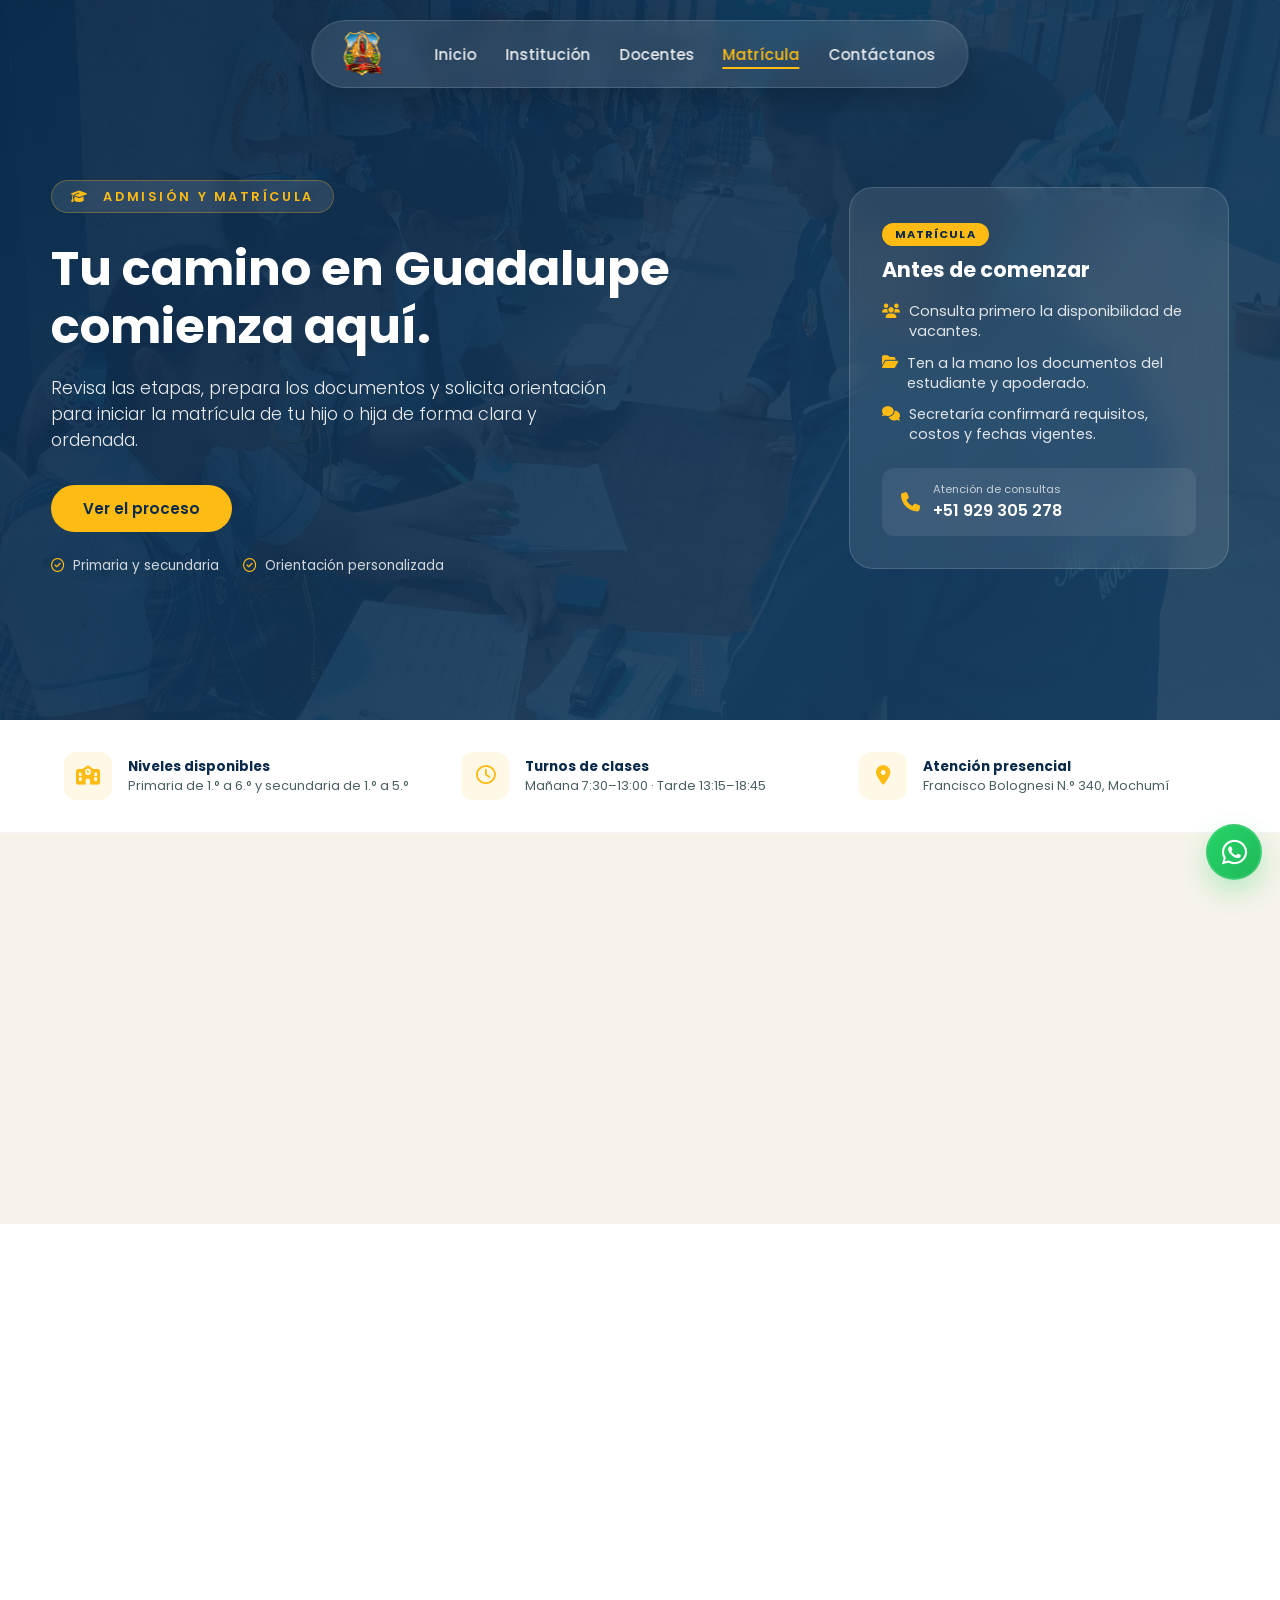
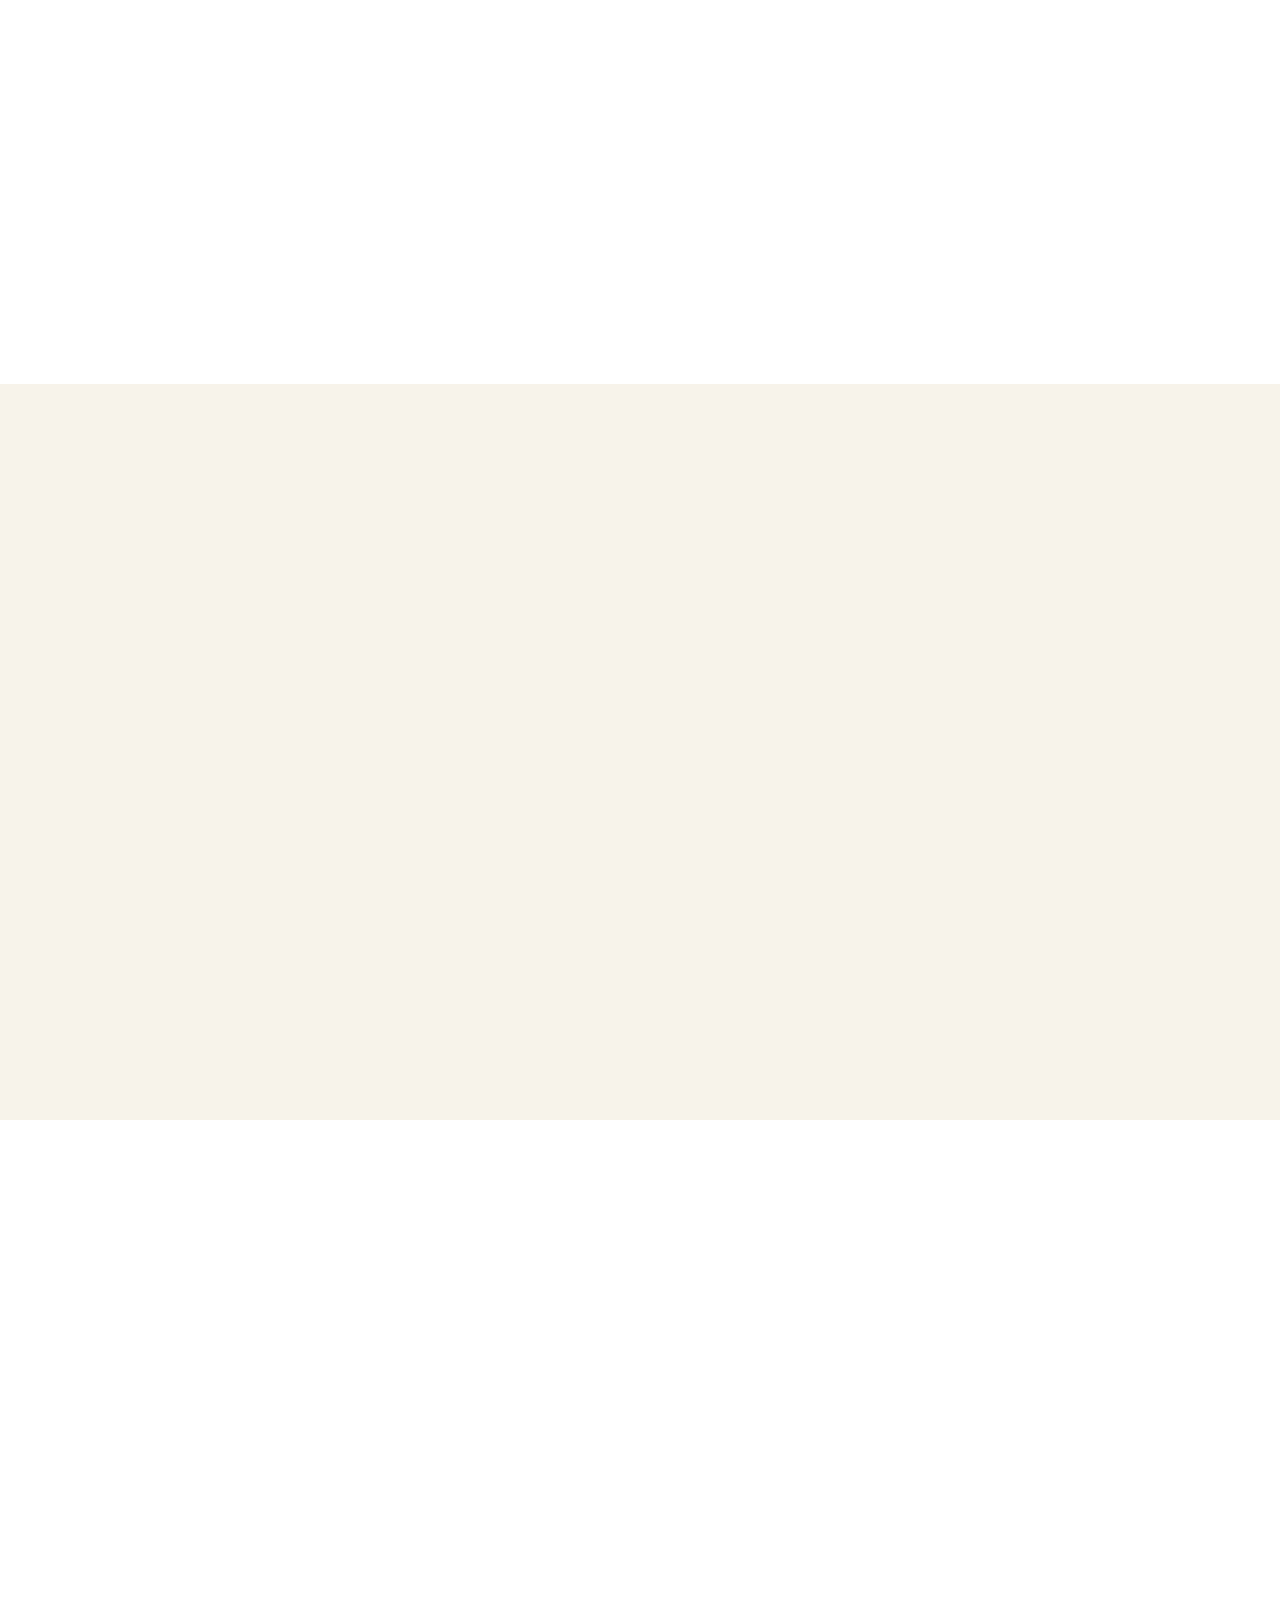
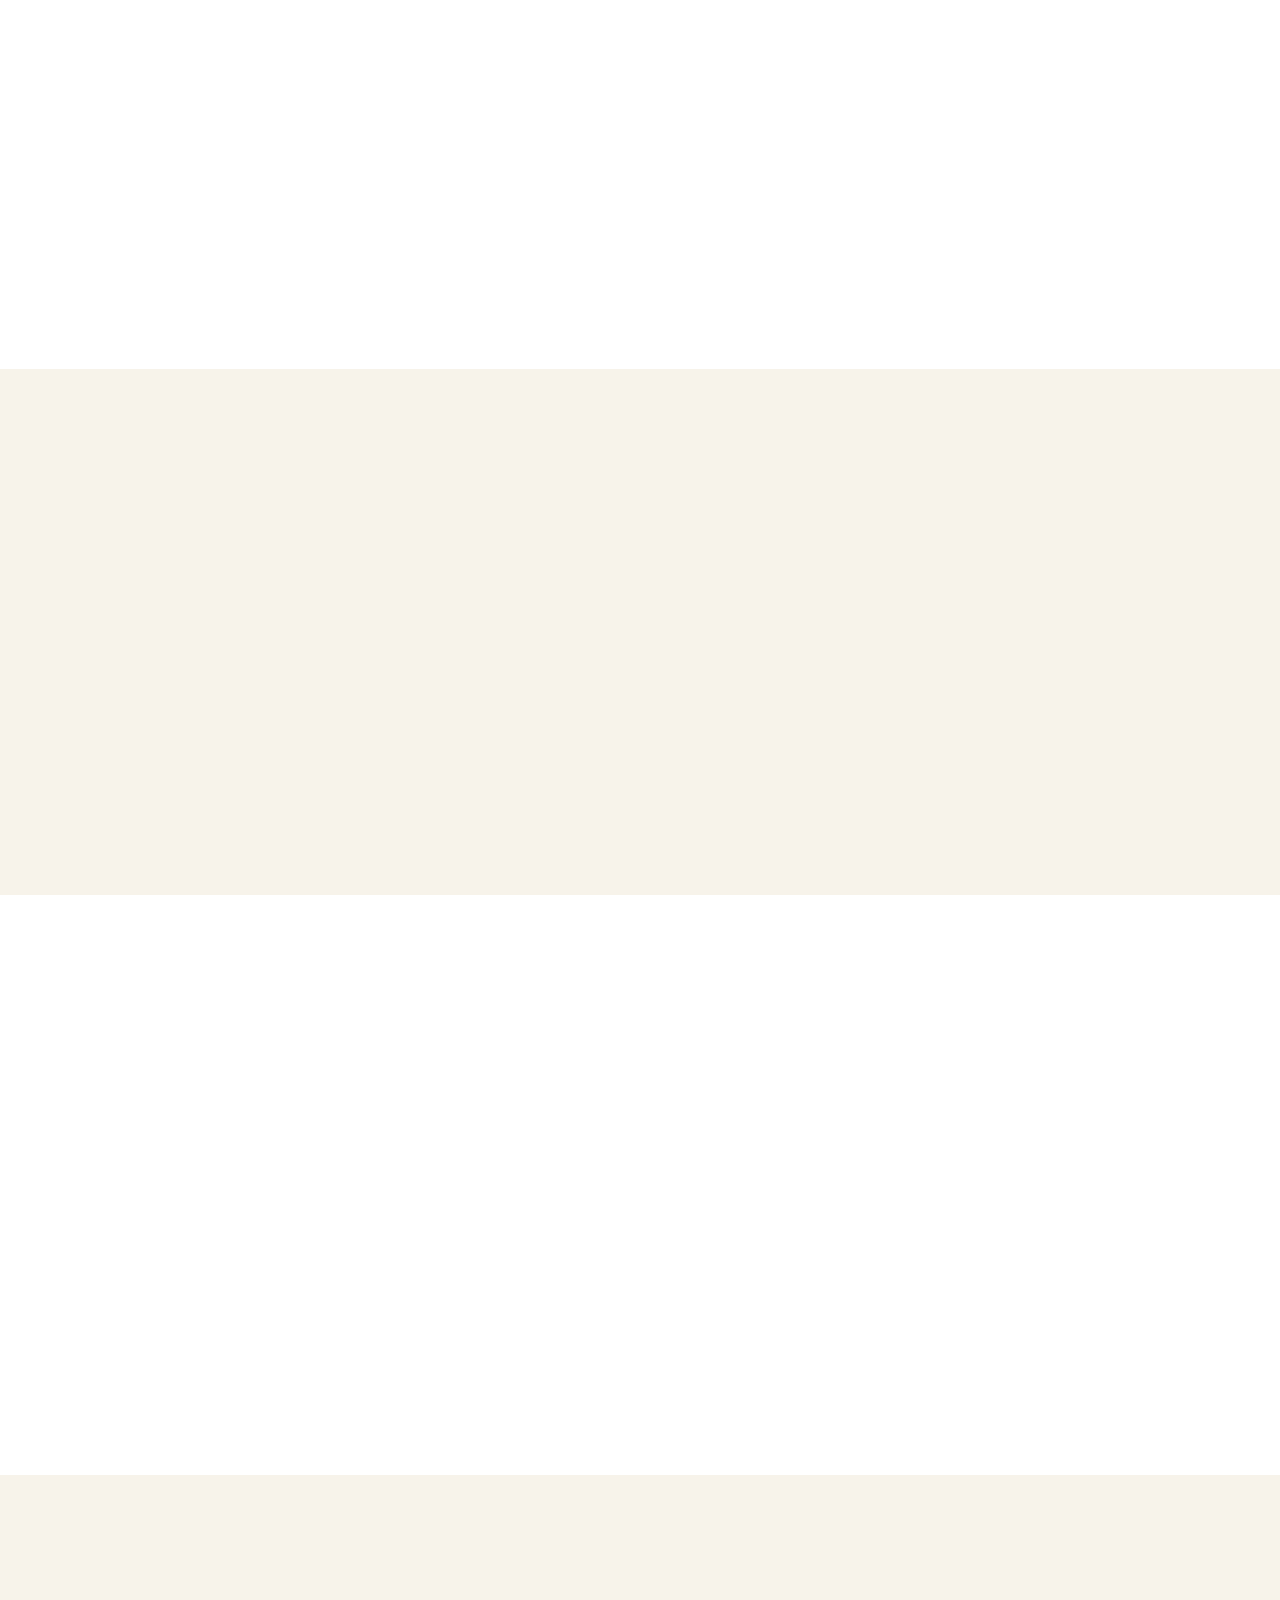
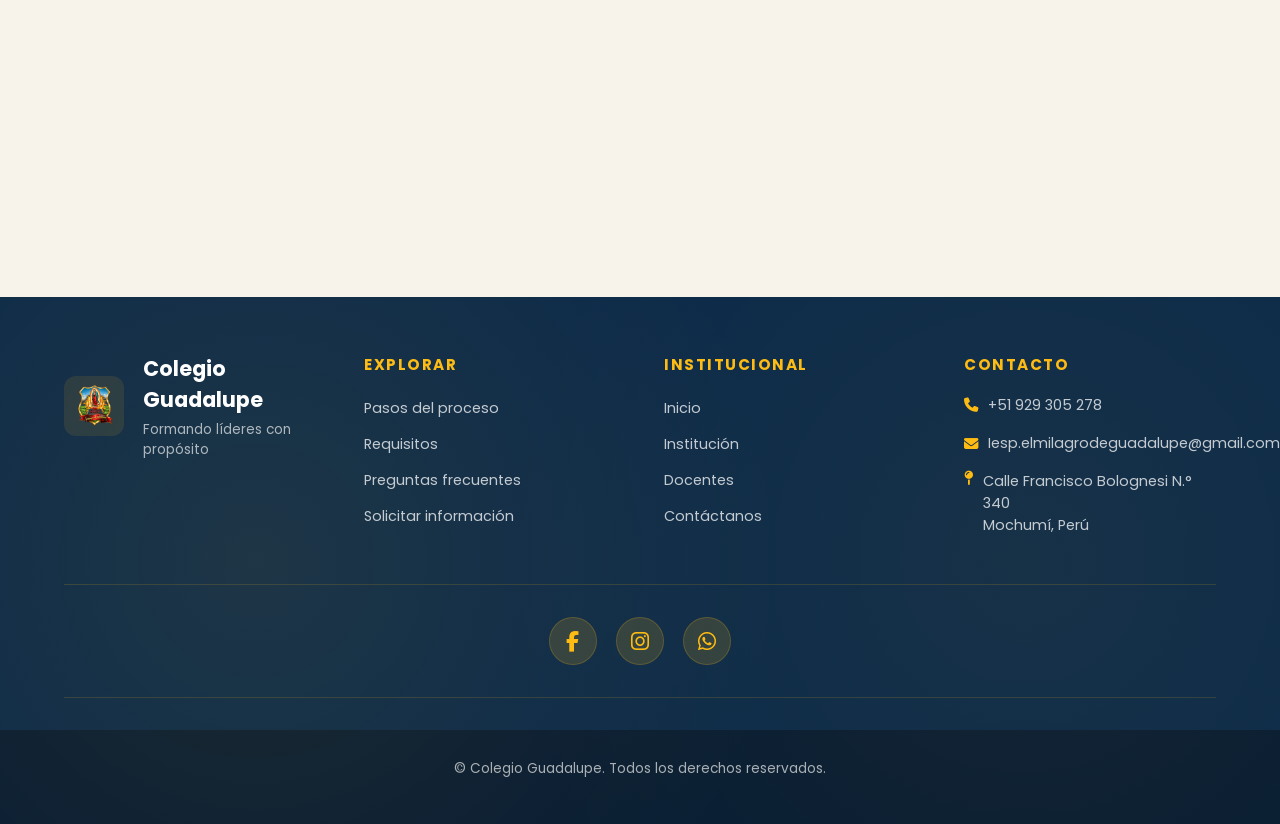
==== PAGINAS/Matricula.html @ be5599ee "Add files via upload" ====
<!DOCTYPE html>

<html lang="es">

<head>
    <meta charset="utf-8" />
    <meta content="width=device-width, initial-scale=1.0" name="viewport" />
    <meta
        content="Conoce el proceso de matrícula del Colegio Guadalupe: etapas, requisitos, preguntas frecuentes y solicitud de información."
        name="description" />
    <title>Proceso de matrícula — Colegio Guadalupe</title>
    <link href="../Estilos_Html/Es_Matricula.css" rel="stylesheet" />
    <link href="https://fonts.googleapis.com" rel="preconnect" />
    <link crossorigin="" href="https://fonts.gstatic.com" rel="preconnect" />
    <link
        href="https://fonts.googleapis.com/css2?family=Poppins:wght@300;400;500;600;700&amp;family=Libre+Baskerville:wght@400;700&amp;display=swap"
        rel="stylesheet" />
    <link crossorigin="anonymous" href="https://cdnjs.cloudflare.com/ajax/libs/font-awesome/6.5.1/css/all.min.css"
        integrity="sha512-DTOQO9RWCH3ppGqcWaEA1BIZOC6xxalwEsw9c2QQeAIftl+Vegovlnee1c9QX4TctnWMn13TZye+giMm8e2LwA=="
        referrerpolicy="no-referrer" rel="stylesheet" />
    <link href="../IMG COLE/logo1.png" rel="icon" type="image/png" />
    <script defer src="../Animaciones/Es_Matricula.js"></script>
</head>

<body>
    <div class="page">
        <header class="enrollment-hero" id="inicio">
            <nav aria-label="Navegación principal" class="top-nav">
                <a aria-label="Ir al inicio" class="brand" href="home.html#inicio">
                    <img alt="Colegio Guadalupe" src="../IMG COLE/logo1.png" />
                    <span class="brand-mobile">Colegio Guadalupe</span>
                </a>
                <button class="hamburger" aria-label="Menú">
                    <span></span>
                    <span></span>
                    <span></span>
                </button>
                <ul class="nav-links">
                    <li><a href="home.html#inicio">Inicio</a></li>
                    <li><a href="Institucion.html">Institución</a></li>
                    <li><a href="docentes.html">Docentes</a></li>
                    <li><a aria-current="page" class="active" href="Matricula.html">Matrícula</a></li>
                    <li><a href="Contactanos.html">Contáctanos</a></li>
                </ul>
            </nav>
            <div class="hero-inner">
                <div class="hero-copy">
                    <p class="eyebrow"><i class="fa-solid fa-graduation-cap"></i> Admisión y matrícula</p>
                    <h1>Tu camino en Guadalupe comienza aquí.</h1>
                    <p class="lead">
                        Revisa las etapas, prepara los documentos y solicita orientación para iniciar
                        la matrícula de tu hijo o hija de forma clara y ordenada.
                    </p>
                    <div class="hero-actions">
                        <a class="btn btn-primary" href="#proceso">Ver el proceso</a>
                    </div>
                    <div aria-label="Información destacada" class="hero-trust">
                        <span><i class="fa-regular fa-circle-check"></i> Primaria y secundaria</span>
                        <span><i class="fa-regular fa-circle-check"></i> Orientación personalizada</span>
                    </div>
                </div>
                <aside aria-label="Resumen del proceso" class="hero-card">
                    <span class="hero-card__tag">Matrícula</span>
                    <h2>Antes de comenzar</h2>
                    <ul>
                        <li><i class="fa-solid fa-users"></i><span>Consulta primero la disponibilidad de
                                vacantes.</span></li>
                        <li><i class="fa-solid fa-folder-open"></i><span>Ten a la mano los documentos del estudiante y
                                apoderado.</span></li>
                        <li><i class="fa-solid fa-comments"></i><span>Secretaría confirmará requisitos, costos y fechas
                                vigentes.</span></li>
                    </ul>
                    <a class="hero-card__contact">
                        <i class="fa-solid fa-phone"></i>
                        <span><small>Atención de consultas</small>+51 929 305 278</span>
                    </a>
                </aside>
            </div>
        </header>
        <main>
            <section aria-label="Datos de atención" class="quick-info">
                <div class="container quick-info__grid">
                    <article><span class="quick-info__icon"><i class="fa-solid fa-school"></i></span>
                        <div><strong>Niveles disponibles</strong><span>Primaria de 1.° a 6.° y secundaria de 1.° a
                                5.°</span></div>
                    </article>
                    <article><span class="quick-info__icon"><i class="fa-regular fa-clock"></i></span>
                        <div><strong>Turnos de clases</strong><span>Mañana 7:30–13:00 · Tarde 13:15–18:45</span></div>
                    </article>
                    <article><span class="quick-info__icon"><i class="fa-solid fa-location-dot"></i></span>
                        <div><strong>Atención presencial</strong><span>Francisco Bolognesi N.° 340, Mochumí</span></div>
                    </article>
                </div>
            </section>
            <section class="section intro-section">
                <div class="container intro-grid">
                    <div class="section-heading section-heading--left reveal">
                        <span class="section-kicker">Información para las familias</span>
                        <h2>Un proceso acompañado de principio a fin</h2>
                        <p>La información de esta página ha sido organizada a partir del Boletín Informativo y la Carta de Compromiso de la institución, con el propósito de brindar información relevante sobre el servicio educativo y la comunidad institucional.</p>
                    </div>
                    <div class="orientation-card reveal">
                        <div class="orientation-card__icon"><i class="fa-solid fa-headset"></i></div>
                        <div>
                            <span>¿Necesitas ayuda?</span>
                            <h3>Recibe orientación de Secretaría</h3>
                            <p>Comunícate antes de presentar documentos para confirmar el grado y la vacante.</p>
                            <div class="orientation-card__actions">
                                <a href="https://wa.me/51929305278?text=Hola%20Colegio%20Guadalupe%2C%20quisiera%20informaci%C3%B3n%20sobre%20el%20proceso%20de%20matr%C3%ADcula."
                                    rel="noopener noreferrer" target="_blank"><i class="fa-brands fa-whatsapp"></i>
                                    Escribir por WhatsApp</a>
                                <a
                                    href= "Contactanos.html"><i
                                        class="fa-regular fa-envelope"></i> Enviar correo</a>
                            </div>
                        </div>
                    </div>
                </div>
            </section>
            <section class="section process-section" id="proceso">
                <div class="container">
                    <div class="section-heading reveal">
                        <span class="section-kicker">Paso a paso</span>
                        <h2>Proceso de matrícula</h2>
                        <p>Sigue estas etapas para completar el ingreso de manera organizada.</p>
                    </div>
                    <div class="process-timeline">
                        <article class="process-step reveal">
                            <div class="step-number">01</div>
                            <div class="step-icon"><i class="fa-solid fa-magnifying-glass"></i></div>
                            <div class="step-content">
                                <span>Primera orientación</span>
                                <h3>Consulta de vacante</h3>
                                <p>Comunícate con la institución e indica nivel, grado y procedencia del estudiante para
                                    verificar la disponibilidad.</p>
                            </div>
                        </article>
                        <article class="process-step reveal">
                            <div class="step-number">02</div>
                            <div class="step-icon"><i class="fa-regular fa-pen-to-square"></i></div>
                            <div class="step-content">
                                <span>Registro inicial</span>
                                <h3>Entrega de requisitos</h3>
                                <p>Presenta los documentos correspondientes a ingresante, traslado, procedencia
                                    extranjera o ratificación.</p>
                            </div>
                        </article>
                        <article class="process-step reveal">
                            <div class="step-number">03</div>
                            <div class="step-icon"><i class="fa-regular fa-folder-open"></i></div>
                            <div class="step-content">
                                <span>Verificación</span>
                                <h3>Entrevista psicológica</h3>
                                <p>Para estudiantes ingresantes y de traslado se programa una entrevista con Psicología.
                                </p>
                            </div>
                        </article>
                        <article class="process-step reveal">
                            <div class="step-number">04</div>
                            <div class="step-icon"><i class="fa-solid fa-people-arrows"></i></div>
                            <div class="step-content">
                                <span>Conocimiento mutuo</span>
                                <h3>Entrevista familiar</h3>
                                <p>La institución comunicará el día y la hora. Participan el postulante y ambos padres
                                    con Coordinación Académica y Psicología.</p>
                            </div>
                        </article>
                        <article class="process-step reveal">
                            <div class="step-number">05</div>
                            <div class="step-icon"><i class="fa-solid fa-file-signature"></i></div>
                            <div class="step-content">
                                <span>Formalización</span>
                                <h3>Validación administrativa</h3>
                                <p>Se verifican los documentos, la ficha de datos, la ausencia de deudas pendientes y
                                    los conceptos del año escolar.</p>
                            </div>
                        </article>
                        <article class="process-step reveal">
                            <div class="step-number">06</div>
                            <div class="step-icon"><i class="fa-solid fa-hands-clapping"></i></div>
                            <div class="step-content">
                                <span>Integración</span>
                                <h3>Formalización de matrícula</h3>
                                <p>Se completan los pagos y la firma de los documentos institucionales, incluido el
                                    compromiso de honor.</p>
                            </div>
                        </article>
                    </div>
                </div>
            </section>
            <section class="section requirements-section" id="requisitos">
                <div class="container">
                    <div class="section-heading reveal">
                        <span class="section-kicker">Documentación</span>
                        <h2>Requisitos de matrícula</h2>
                        <p>Selecciona la situación del estudiante para revisar los requisitos informados.</p>
                    </div>
                    <div class="requirements-shell reveal">
                        <div aria-label="Tipos de matrícula" class="requirements-tabs" role="tablist">
                            <button aria-controls="panel-ingresante" aria-selected="true" class="requirement-tab active"
                                data-target="panel-ingresante" id="tab-ingresante" role="tab" type="button"><i
                                    class="fa-solid fa-user-plus"></i> Ingresante</button>
                            <button aria-controls="panel-traslado" aria-selected="false" class="requirement-tab"
                                data-target="panel-traslado" id="tab-traslado" role="tab" type="button"><i
                                    class="fa-solid fa-right-left"></i> Traslado</button>
                            <button aria-controls="panel-extranjero" aria-selected="false" class="requirement-tab"
                                data-target="panel-extranjero" id="tab-extranjero" role="tab" type="button"><i
                                    class="fa-solid fa-earth-americas"></i> Del extranjero</button>
                            <button aria-controls="panel-ratificacion" aria-selected="false" class="requirement-tab"
                                data-target="panel-ratificacion" id="tab-ratificacion" role="tab" type="button"><i
                                    class="fa-solid fa-user-check"></i> Ratificación</button>
                        </div>
                        <div class="requirements-content">
                            <div aria-labelledby="tab-ingresante" class="requirement-panel active" id="panel-ingresante"
                                role="tabpanel">
                                <div class="requirement-panel__header">
                                    <div><span>Primera matrícula</span>
                                        <h3>Requisitos para estudiantes ingresantes</h3>
                                    </div>
                                </div>
                                <div class="checklist-grid">
                                    <div class="checklist-item"><i
                                            class="fa-regular fa-square-check"></i><span>Entrevista con Psicología,
                                            mediante cita programada.</span></div>
                                    <div class="checklist-item"><i class="fa-regular fa-square-check"></i><span>Copia a
                                            color del DNI del estudiante.</span></div>
                                    <div class="checklist-item"><i class="fa-regular fa-square-check"></i><span>Copia a
                                            color del DNI del padre y de la madre de familia.</span></div>
                                    <div class="checklist-item"><i class="fa-regular fa-square-check"></i><span>Partida
                                            de nacimiento original.</span></div>
                                    <div class="checklist-item"><i class="fa-regular fa-square-check"></i><span>Una mica
                                            tamaño A4.</span></div>
                                </div>
                            </div>
                            <div aria-labelledby="tab-traslado" class="requirement-panel" hidden="" id="panel-traslado"
                                role="tabpanel">
                                <div class="requirement-panel__header">
                                    <div><span>Cambio de institución</span>
                                        <h3>Requisitos para estudiantes de traslado</h3>
                                    </div>
                                </div>
                                <div class="checklist-grid">
                                    <div class="checklist-item"><i
                                            class="fa-regular fa-square-check"></i><span>Entrevista con Psicología,
                                            mediante cita programada.</span></div>
                                    <div class="checklist-item"><i class="fa-regular fa-square-check"></i><span>Copias a
                                            color del DNI del estudiante y de los padres de familia.</span></div>
                                    <div class="checklist-item"><i class="fa-regular fa-square-check"></i><span>Ficha
                                            Única de Matrícula de la institución de procedencia, actualizada en
                                            SIAGIE.</span></div>
                                    <div class="checklist-item"><i
                                            class="fa-regular fa-square-check"></i><span>Constancia de no adeudo, cuando
                                            la institución de procedencia sea privada.</span></div>
                                    <div class="checklist-item"><i
                                            class="fa-regular fa-square-check"></i><span>Constancia de matrícula emitida
                                            por SIAGIE.</span></div>
                                    <div class="checklist-item"><i class="fa-regular fa-square-check"></i><span>Informe
                                            de progreso del estudiante 2025 o boleta de notas.</span></div>
                                    <div class="checklist-item"><i
                                            class="fa-regular fa-square-check"></i><span>Certificados de estudios de los
                                            grados anteriores.</span></div>
                                    <div class="checklist-item"><i
                                            class="fa-regular fa-square-check"></i><span>Certificado de conducta y una
                                            mica tamaño A4.</span></div>
                                </div>
                            </div>
                            <div aria-labelledby="tab-extranjero" class="requirement-panel" hidden=""
                                id="panel-extranjero" role="tabpanel">
                                <div class="requirement-panel__header">
                                    <div><span>Procedencia internacional</span>
                                        <h3>Requisitos para estudiantes provenientes del extranjero</h3>
                                    </div>
                                </div>
                                <div class="checklist-grid">
                                    <div class="checklist-item"><i
                                            class="fa-regular fa-square-check"></i><span>Presentar pasaporte, carné de
                                            extranjería o tarjeta de identidad del cuerpo diplomático.</span></div>
                                    <div class="checklist-item"><i class="fa-regular fa-square-check"></i><span>Una mica
                                            tamaño A4.</span></div>
                                    <div class="checklist-item"><i class="fa-solid fa-circle-info"></i><span>Secretaría
                                            indicará cualquier validación o documento adicional aplicable al grado
                                            solicitado.</span></div>
                                </div>
                            </div>
                            <div aria-labelledby="tab-ratificacion" class="requirement-panel" hidden=""
                                id="panel-ratificacion" role="tabpanel">
                                <div class="requirement-panel__header">
                                    <div><span>Estudiantes antiguos</span>
                                        <h3>Ratificación de matrícula</h3>
                                    </div>
                                </div>
                                <div class="checklist-grid">
                                    <div class="checklist-item"><i class="fa-regular fa-square-check"></i><span>No tener deudas pendientes por concepto de pensiones ni matrícula correspondientes al año escolar vigente.</span></div>
                                    <div class="checklist-item"><i
                                            class="fa-regular fa-square-check"></i><span>Completar de manera veraz la
                                            actualización de datos del estudiante y apoderado.</span></div>
                                    <div class="checklist-item"><i class="fa-regular fa-square-check"></i><span>Los
                                            estudiantes con NEE o NEES deben entregar copia legalizada del informe
                                            psicológico integral actualizado.</span></div>
                                    <div class="checklist-item"><i class="fa-regular fa-square-check"></i><span>Cumplir
                                            los acuerdos y compromisos académicos y de convivencia asumidos con la
                                            institución.</span></div>
                                </div>
                            </div>
                        </div>
                        <div class="special-needs-note">
                            <i class="fa-solid fa-universal-access"></i>
                            <div><strong>Postulantes con Necesidades Educativas Especiales (NEE)</strong>
                                <p>Para discapacidad leve o moderada se solicita certificado de discapacidad actualizado
                                    e informe de aptitud o informe psicológico integral actualizado, emitido por un
                                    centro certificador autorizado.</p>
                            </div>
                        </div>
                        <p class="requirements-note"><i class="fa-solid fa-circle-info"></i> Requisitos tomados del
                            Boletín Informativo. La institución puede precisar documentos adicionales durante la
                            orientación.</p>
                    </div>
                </div>
            </section>
            <section class="section fees-section" id="costos-2026">
                <div class="container">
                    <div class="section-heading reveal">
                        <span class="section-kicker">Condiciones económicas</span>
                        <h2>Matrícula y pensiones</h2>
                        <p>Montos establecidos e informados en los documentos institucionales correspondientes al año escolar vigente.</p>
                    </div>
                    <div class="fees-grid">
                        <article class="fee-card reveal"><span>Primaria</span>
                            <h3>1.° a 6.°</h3>
                            <dl>
                                <div>
                                    <dt>Matrícula</dt>
                                    <dd>S/ 120.00</dd>
                                </div>
                                <div>
                                    <dt>Pensión mensual</dt>
                                    <dd>S/ 160.00</dd>
                                </div>
                                <div>
                                    <dt>Costo del servicio</dt>
                                    <dd>S/ 1,720.00</dd>
                                </div>
                            </dl>
                        </article>
                        <article class="fee-card reveal"><span>Secundaria</span>
                            <h3>1.° a 3.°</h3>
                            <dl>
                                <div>
                                    <dt>Matrícula</dt>
                                    <dd>S/ 120.00</dd>
                                </div>
                                <div>
                                    <dt>Pensión mensual</dt>
                                    <dd>S/ 160.00</dd>
                                </div>
                                <div>
                                    <dt>Costo del servicio</dt>
                                    <dd>S/ 1,720.00</dd>
                                </div>
                            </dl>
                        </article>
                        <article class="fee-card reveal"><span>Secundaria</span>
                            <h3>4.° y 5.°</h3>
                            <dl>
                                <div>
                                    <dt>Matrícula</dt>
                                    <dd>S/ 120.00</dd>
                                </div>
                                <div>
                                    <dt>Pensión mensual</dt>
                                    <dd>S/ 180.00</dd>
                                </div>
                                <div>
                                    <dt>Costo del servicio</dt>
                                    <dd>S/ 1,920.00</dd>
                                </div>
                            </dl>
                        </article>
                    </div>
                    <div class="fees-notes reveal">
                        <p><i class="fa-solid fa-people-roof"></i><span><strong>Apoyo para hermanos:</strong> a las
                                familias que matriculen a más de un hijo se les cobra una sola matrícula.</span></p>
                        <p><i class="fa-solid fa-user-plus"></i><span><strong>Estudiantes nuevos:</strong> la Carta de
                                Compromiso señala una cuota de ingreso de S/ 50.00.</span></p>
                        <p><i class="fa-regular fa-calendar-check"></i><span><strong>Matrícula regular 2026:</strong>
                                del 1 de noviembre de 2025 al 31 de enero de 2026, según el boletín.</span></p>
                    </div>
                    <div class="payment-calendar reveal">
                        <div class="payment-calendar__heading"><span>Cronograma informado</span>
                            <h3>Vencimiento de pensiones</h3>
                        </div>
                        <div class="payment-months">
                            <span><strong>Marzo</strong> 31/03</span>
                            <span><strong>Abril</strong> 30/04</span>
                            <span><strong>Mayo</strong> 31/05</span>
                            <span><strong>Junio</strong> 30/06</span>
                            <span><strong>Julio</strong> 15/07</span>
                            <span><strong>Agosto</strong> 31/08</span>
                            <span><strong>Septiembre</strong> 30/09</span>
                            <span><strong>Octubre</strong> 31/10</span>
                            <span><strong>Noviembre</strong> 30/11</span>
                            <span><strong>Diciembre</strong> 05/12</span>
                        </div>
                    </div>
                </div>
            </section>
            <section class="section official-documents" id="documentos-2026">
                <div class="container">
                    <div class="section-heading reveal">
                        <span class="section-kicker">Documentos institucionales</span>
                        <h2>Información oficial para las familias</h2>
                        <p>Puedes consultar los documentos completos antes de iniciar o ratificar la matrícula.</p>
                    </div>
                    <div class="documents-grid">
                        <article class="document-card reveal">
                            <div class="document-card__icon"><i class="fa-solid fa-file-pdf"></i></div>
                            <div><span>11 páginas</span>
                                <h3>Boletín Informativo</h3>
                                <p>Incluye servicios educativos, costos, cronograma, requisitos de matrícula, horarios,
                                    servicios de apoyo, calendarización y presentación del estudiante.</p>
                                <div class="document-card__actions"><a href="../DOCUMENTOS/Boletin_Informativo_2026.pdf"
                                        rel="noopener" target="_blank"><i class="fa-regular fa-eye"></i> Ver PDF</a><a
                                        download="" href="../DOCUMENTOS/Boletin_Informativo_2026.pdf"><i
                                            class="fa-solid fa-download"></i> Descargar</a></div>
                            </div>
                        </article>
                        <article class="document-card reveal">
                            <div class="document-card__icon"><i class="fa-solid fa-file-signature"></i></div>
                            <div><span>4 páginas</span>
                                <h3>Carta de Compromiso</h3>
                                <p>Detalla compromisos académicos, convivencia, asistencia, presentación personal,
                                    obligaciones económicas y participación de las familias.</p>
                                <div class="document-card__actions"><a href="../DOCUMENTOS/Compromiso_de_Honor_2026.pdf"
                                        rel="noopener" target="_blank"><i class="fa-regular fa-eye"></i> Ver PDF</a><a
                                        download="" href="../DOCUMENTOS/Compromiso_de_Honor_2026.pdf"><i
                                            class="fa-solid fa-download"></i> Descargar</a></div>
                            </div>
                        </article>
                    </div>
                </div>
            </section>
            
            <section class="section important-section">
                <div class="container important-grid">
                    <div class="important-copy reveal">
                        <span class="section-kicker">Antes de matricular</span>
                        <h2>Información importante</h2>
                        <p>Considera estas recomendaciones para evitar observaciones o retrasos.</p>
                    </div>
                    <div class="important-list">
                        <article class="important-item reveal"><span>01</span>
                            <div>
                                <h3>No tener deudas pendientes</h3>
                                <p>Para matricular o ratificar la matrícula es requisito no mantener deudas pendientes
                                    con la institución.</p>
                            </div>
                        </article>
                        <article class="important-item reveal"><span>02</span>
                            <div>
                                <h3>Entrevista familiar</h3>
                                <p>La fecha y hora serán comunicadas por llamada. Participan el postulante y ambos
                                    padres de familia.</p>
                            </div>
                        </article>
                        <article class="important-item reveal"><span>03</span>
                            <div>
                                <h3>Información veraz</h3>
                                <p>La ficha de actualización de datos tiene carácter de declaración jurada y debe
                                    completarse con información correcta.</p>
                            </div>
                        </article>
                        <article class="important-item reveal"><span>04</span>
                            <div>
                                <h3>Documentación NEE o NEES</h3>
                                <p>Presenta los certificados e informes actualizados dentro del plazo de matrícula
                                    señalado por la institución.</p>
                            </div>
                        </article>
                    </div>
                </div>
            </section>
            <section class="section faq-section" id="preguntas">
                <div class="container faq-grid">
                    <div class="section-heading section-heading--left reveal">
                        <span class="section-kicker">Resolvemos tus dudas</span>
                        <h2>Preguntas frecuentes</h2>
                        <p>Estas respuestas te ayudarán a prepararte antes de contactar a Secretaría.</p>
                    </div>
                    <div class="faq-list reveal">
                        <article class="faq-item">
                            <button aria-expanded="false" type="button"><span>¿Cómo sé si existe vacante para el grado
                                    que necesito?</span><i class="fa-solid fa-plus"></i></button>
                            <div class="faq-answer">
                                <p>Comunícate por teléfono, WhatsApp, correo o completa el formulario de esta página
                                    indicando nivel y grado. Secretaría verificará la disponibilidad.</p>
                            </div>
                        </article>
                        <article class="faq-item">
                            <button aria-expanded="false" type="button"><span>¿La solicitud en línea completa la
                                    matrícula?</span><i class="fa-solid fa-plus"></i></button>
                            <div class="faq-answer">
                                <p>No. La solicitud sirve para registrar tu interés. La matrícula queda formalizada
                                    después de validar los documentos, aceptar los compromisos y completar las
                                    indicaciones administrativas.</p>
                            </div>
                        </article>
                        <article class="faq-item">
                            <button aria-expanded="false" type="button"><span>¿Se realiza entrevista o evaluación de
                                    ingreso?</span><i class="fa-solid fa-plus"></i></button>
                            <div class="faq-answer">
                                <p>Sí. Los ingresantes y estudiantes de traslado tienen entrevista con Psicología.
                                    Además, se coordina una entrevista familiar con el postulante y ambos padres.</p>
                            </div>
                        </article>
                        <article class="faq-item">
                            <button aria-expanded="false" type="button"><span>¿Dónde consulto los costos de matrícula y
                                    pensión?</span><i class="fa-solid fa-plus"></i></button>
                            <div class="faq-answer">
                                <p>La matrícula es S/ 120.00. La pensión mensual es S/ 160.00 en primaria y
                                    secundaria de 1.° a 3.°, y S/ 180.00 en secundaria de 4.° y 5.°. Revisa también el
                                    boletín y la carta de compromiso.</p>
                            </div>
                        </article>
                        <article class="faq-item">
                            <button aria-expanded="false" type="button"><span>¿Puedo presentar documentos
                                    después?</span><i class="fa-solid fa-plus"></i></button>
                            <div class="faq-answer">
                                <p>Los documentos y plazos deben coordinarse con Secretaría. Para estudiantes con NEE o
                                    NEES, el informe psicológico actualizado debe entregarse como máximo dentro del
                                    plazo de matrícula regular.</p>
                            </div>
                        </article>
                    </div>
                </div>
            </section>

            
            <footer class="footer">
                <div class="footer-content">
                    <div class="footer-top">
                        <div class="footer-brand-section">
                            <div class="footer-brand">
                                <img src="../IMG COLE/logo1.png" alt="Colegio Guadalupe" />
                                <div>
                                    <h3>Colegio Guadalupe</h3>
                                    <p class="footer-tagline">Formando líderes con propósito</p>
                                </div>
                            </div>
                        </div>
                        <div class="footer-section">
                            <h4>Explorar</h4>
                            <ul class="footer-links">
                                <li><a href="#proceso">Pasos del proceso</a></li>
                                <li><a href="#requisitos">Requisitos</a></li>
                                <li><a href="#preguntas">Preguntas frecuentes</a></li>
                                <li><a href="#solicitud">Solicitar información</a></li>
                            </ul>
                        </div>
                        <div class="footer-section">
                            <h4>Institucional</h4>
                            <ul class="footer-links">
                                <li><a href="home.html">Inicio</a></li>
                                <li><a href="Institucion.html">Institución</a></li>
                                <li><a href="docentes.html">Docentes</a></li>
                                <li><a href="Contactanos.html">Contáctanos</a></li>
                            </ul>
                        </div>
                        <div class="footer-section">
                            <h4>Contacto</h4>
                            <div class="footer-contact">
                                <p><a class="contact-link"><i class="fa-solid fa-phone"></i>+51 929 305 278</a></p>
                                <p><a class="contact-link"><i
                                            class="fa-solid fa-envelope"></i>Iesp.elmilagrodeguadalupe@gmail.com</a></p>
                                <p class="contact-address"><i class="fa-solid fa-map-pin"></i><span>Calle Francisco
                                        Bolognesi N.° 340<br />Mochumí, Perú</span></p>
                            </div>
                        </div>
                    </div>
                    <div class="footer-mid">
                        <div class="footer-social">
                            <a aria-label="Facebook" class="social-icon"
                                href="https://web.facebook.com/pierluggiraul.inonancastillo.7" rel="noopener noreferrer"
                                target="_blank"><i class="fa-brands fa-facebook-f"></i></a>
                            <a aria-label="Instagram" class="social-icon"
                                href="https://www.instagram.com/iep.elmilagrodeguadalupe/" rel="noopener noreferrer"
                                target="_blank"><i class="fa-brands fa-instagram"></i></a>
                            
                            <a aria-label="WhatsApp" class="social-icon" href="https://wa.me/51929305278"
                                rel="noopener noreferrer" target="_blank"><i class="fa-brands fa-whatsapp"></i></a>
                        </div>
                    </div>
                </div>
                <div class="footer-bottom">
                    <p>© Colegio Guadalupe. Todos los derechos reservados.</p>
                </div>
            </footer>
    </div>
    <a aria-label="Consultar matrícula por WhatsApp" class="whatsapp-bubble"
        href="https://wa.me/51929305278?text=Hola%20Colegio%20Guadalupe%2C%20quisiera%20informaci%C3%B3n%20sobre%20el%20proceso%20de%20matr%C3%ADcula."
        rel="noopener noreferrer" target="_blank">
        <i class="fa-brands fa-whatsapp"></i><span>Consultar matrícula</span>
    </a>
</body>

</html>
---- Estilos_Html/Es_Matricula.css ----
/* ===== Es_Matricula.css ===== */
/* Estilos para la página de proceso de matrícula */

:root {
    --blue-dark: #0B2A4A;
    --blue-medium: #1A3F5F;
    --gold-primary: #FDBB13;
    --gold-light: #FFD966;
    --sand: #f7f3ea;
    --text-dark: #10242a;
    --text-muted: #4a5f63;
    --transition: all 0.3s cubic-bezier(0.25, 0.46, 0.45, 0.94);
}

* {
    box-sizing: border-box;
    margin: 0;
    padding: 0;
}

body {
    font-family: "Poppins", "Segoe UI", sans-serif;
    background: linear-gradient(180deg, #ebf3ff 0%, #fefefe 55%, #f7f3ea 100%);
    color: var(--text-dark);
    overflow-x: hidden;
}

.page {
    min-height: 100vh;
    display: flex;
    flex-direction: column;
}

/* ============================================================ */
/* ===== HERO ===== */
/* ============================================================ */

.enrollment-hero {
    position: relative;
    min-height: 80vh;
    padding-top: 100px;
    padding-left: clamp(1.5rem, 4vw, 5rem);
    padding-right: clamp(1.5rem, 4vw, 5rem);
    padding-bottom: 4rem;
    background: linear-gradient(135deg, rgba(11, 42, 74, 0.95) 0%, rgba(26, 63, 95, 0.9) 100%), url('../IMG\ COLE/IMG1.jpg') center/cover no-repeat;
    color: #fff;
    overflow: hidden;
    display: flex;
    align-items: center;
}

/* ============================================================ */
/* ===== NAVEGACIÓN - Misma que home ===== */
/* ============================================================ */

.top-nav {
    position: absolute;
    top: 20px;
    left: 50%;
    transform: translateX(-50%);
    z-index: 1000;
    display: flex;
    align-items: center;
    justify-content: center;
    gap: 3rem;
    background: rgba(255, 255, 255, 0.1);
    backdrop-filter: blur(10px);
    padding: 0.5rem 2rem 0.5rem 1.5rem;
    border-radius: 999px;
    border: 1px solid rgba(255, 255, 255, 0.15);
    box-shadow: 0 10px 30px rgba(0, 0, 0, 0.2);
    transition: var(--transition);
}

.top-nav:hover {
    background: rgba(255, 255, 255, 0.15);
    border-color: rgba(255, 255, 255, 0.25);
}

.brand {
    display: flex;
    align-items: center;
    text-decoration: none;
    color: white;
    font-weight: 600;
    font-size: 1.2rem;
    gap: 0.5rem;
    margin-right: 0;
}

.brand img {
    height: 50px;
    width: auto;
    border-radius: 8px;
    transition: var(--transition);
}

.brand:hover img {
    transform: scale(1.05);
}

.nav-links {
    display: flex;
    list-style: none;
    gap: 1.8rem;
    align-items: center;
    margin: 0;
    padding: 0;
}

.nav-links a {
    text-decoration: none;
    color: rgba(255, 255, 255, 0.9);
    font-weight: 500;
    font-size: 0.95rem;
    padding: 0.3rem 0;
    position: relative;
    transition: var(--transition);
}

.nav-links a::after {
    content: '';
    position: absolute;
    bottom: 0;
    left: 0;
    width: 0;
    height: 2px;
    background: var(--gold-primary);
    transition: width 0.3s ease;
}

.nav-links a:hover {
    color: white;
}

.nav-links a:hover::after {
    width: 100%;
}

.nav-links a.active {
    color: var(--gold-primary);
}

.nav-links a.active::after {
    width: 100%;
    background: var(--gold-primary);
}

/* ============================================================ */
/* ===== HERO INNER ===== */
/* ============================================================ */

.hero-inner {
    display: grid;
    grid-template-columns: 1fr 380px;
    gap: 3rem;
    width: 100%;
    max-width: 1200px;
    margin: 0 auto;
    align-items: center;
    animation: fadeInUp 0.8s ease-out;
}

.hero-copy .eyebrow {
    color: var(--gold-primary);
    text-transform: uppercase;
    letter-spacing: 0.2em;
    font-size: 0.8rem;
    display: inline-block;
    background: rgba(255, 255, 255, 0.1);
    backdrop-filter: blur(5px);
    padding: 0.4rem 1.2rem;
    border-radius: 999px;
    border: 1px solid rgba(253, 187, 19, 0.3);
    margin-bottom: 1.2rem;
    font-weight: 600;
}

.hero-copy .eyebrow i {
    margin-right: 0.5rem;
}

.hero-copy h1 {
    font-size: clamp(2rem, 4vw, 3rem);
    margin: 0.5rem 0 1.2rem;
    color: #fff;
    line-height: 1.2;
}

.hero-copy .lead {
    color: rgba(255, 255, 255, 0.9);
    max-width: 36rem;
    font-size: 1.1rem;
    font-weight: 300;
    margin-bottom: 2rem;
}

.hero-actions {
    display: flex;
    gap: 1rem;
    margin-top: 1.25rem;
    flex-wrap: wrap;
}

.btn {
    border: none;
    padding: 0.75rem 2rem;
    border-radius: 999px;
    font-weight: 600;
    cursor: pointer;
    transition: transform 0.2s ease, box-shadow 0.2s ease;
    font-size: 0.95rem;
    text-decoration: none;
    display: inline-block;
}

.btn-primary {
    background: var(--gold-primary);
    color: var(--blue-dark);
}

.btn-primary:hover {
    background: var(--gold-light);
    transform: translateY(-2px);
}

.btn-secondary {
    background: transparent;
    border: 2px solid rgba(255, 255, 255, 0.5);
    color: #fff;
}

.btn-secondary:hover {
    background: rgba(255, 255, 255, 0.1);
    border-color: var(--gold-primary);
    transform: translateY(-2px);
}

.hero-trust {
    display: flex;
    gap: 1.5rem;
    margin-top: 1.5rem;
    flex-wrap: wrap;
}

.hero-trust span {
    display: flex;
    align-items: center;
    gap: 0.5rem;
    font-size: 0.85rem;
    color: rgba(255, 255, 255, 0.8);
}

.hero-trust span i {
    color: var(--gold-primary);
}

/* ===== Hero Card ===== */

.hero-card {
    background: rgba(255, 255, 255, 0.1);
    backdrop-filter: blur(16px);
    border-radius: 24px;
    padding: 2rem;
    border: 1px solid rgba(255, 255, 255, 0.15);
}

.hero-card__tag {
    display: inline-block;
    background: var(--gold-primary);
    color: var(--blue-dark);
    font-size: 0.7rem;
    font-weight: 700;
    text-transform: uppercase;
    letter-spacing: 0.1em;
    padding: 0.2rem 0.8rem;
    border-radius: 999px;
    margin-bottom: 0.5rem;
}

.hero-card h2 {
    font-size: 1.3rem;
    margin: 0 0 1rem;
    color: #fff;
}

.hero-card ul {
    list-style: none;
    padding: 0;
    margin: 0 0 1.5rem;
    display: flex;
    flex-direction: column;
    gap: 0.7rem;
}

.hero-card ul li {
    display: flex;
    align-items: flex-start;
    gap: 0.6rem;
    font-size: 0.9rem;
    color: rgba(255, 255, 255, 0.85);
    line-height: 1.4;
}

.hero-card ul li i {
    color: var(--gold-primary);
    margin-top: 0.15rem;
    flex-shrink: 0;
}

.hero-card__contact {
    display: flex;
    align-items: center;
    gap: 0.8rem;
    background: rgba(255, 255, 255, 0.08);
    padding: 0.8rem 1.2rem;
    border-radius: 12px;
    text-decoration: none;
    color: #fff;
    transition: var(--transition);
}

.hero-card__contact:hover {
    background: rgba(255, 255, 255, 0.15);
}

.hero-card__contact i {
    color: var(--gold-primary);
    font-size: 1.2rem;
}

.hero-card__contact span {
    display: flex;
    flex-direction: column;
    font-weight: 600;
}

.hero-card__contact small {
    font-weight: 400;
    font-size: 0.7rem;
    opacity: 0.7;
}

/* ============================================================ */
/* ===== QUICK INFO ===== */
/* ============================================================ */

.quick-info {
    padding: 2rem 0;
    background: white;
    border-bottom: 1px solid rgba(11, 42, 74, 0.04);
}

.quick-info__grid {
    display: grid;
    grid-template-columns: repeat(auto-fit, minmax(220px, 1fr));
    gap: 1.5rem 2.5rem;
    max-width: 1200px;
    margin: 0 auto;
}

.quick-info__grid article {
    display: flex;
    align-items: center;
    gap: 1rem;
}

.quick-info__icon {
    width: 48px;
    height: 48px;
    border-radius: 12px;
    background: rgba(253, 187, 19, 0.1);
    display: flex;
    align-items: center;
    justify-content: center;
    color: var(--gold-primary);
    font-size: 1.2rem;
    flex-shrink: 0;
}

.quick-info__grid article div {
    display: flex;
    flex-direction: column;
}

.quick-info__grid article div strong {
    font-size: 0.85rem;
    color: var(--blue-dark);
}

.quick-info__grid article div span {
    font-size: 0.8rem;
    color: var(--text-muted);
}

/* ============================================================ */
/* ===== SECCIONES GENERALES ===== */
/* ============================================================ */

.container {
    max-width: 1200px;
    margin: 0 auto;
    padding: 0 1.5rem;
}

.section {
    padding: 3rem 0;
}

.section-heading {
    text-align: center;
    margin-bottom: 2.5rem;
}

.section-heading--left {
    text-align: left;
}

.section-kicker {
    display: inline-block;
    font-size: 0.75rem;
    text-transform: uppercase;
    letter-spacing: 0.15em;
    color: var(--gold-primary);
    font-weight: 600;
    background: rgba(253, 187, 19, 0.1);
    padding: 0.25rem 1rem;
    border-radius: 999px;
    margin-bottom: 0.5rem;
}

.section-heading h2 {
    color: var(--blue-dark);
    font-weight: 700;
    font-size: clamp(1.6rem, 2.8vw, 2.4rem);
    margin: 0.3rem 0 0.5rem;
}

.section-heading p {
    color: var(--text-muted);
    font-size: 0.95rem;
    max-width: 600px;
    margin: 0 auto;
    line-height: 1.6;
}

.section-heading--left p {
    margin-left: 0;
}

/* ============================================================ */
/* ===== INTRO SECTION ===== */
/* ============================================================ */

.intro-section {
    background: var(--sand);
}

.intro-grid {
    display: grid;
    grid-template-columns: 1fr 1fr;
    gap: 2.5rem;
    max-width: 1100px;
    margin: 0 auto;
    align-items: center;
}

.orientation-card {
    display: flex;
    gap: 1.5rem;
    background: white;
    padding: 2rem;
    border-radius: 20px;
    box-shadow: 0 8px 30px rgba(11, 42, 74, 0.06);
    border: 1px solid rgba(11, 42, 74, 0.04);
}

.orientation-card__icon {
    width: 56px;
    height: 56px;
    border-radius: 16px;
    background: rgba(253, 187, 19, 0.1);
    display: flex;
    align-items: center;
    justify-content: center;
    font-size: 1.5rem;
    color: var(--gold-primary);
    flex-shrink: 0;
}

.orientation-card h3 {
    margin: 0.2rem 0 0.3rem;
    font-size: 1.1rem;
    color: var(--blue-dark);
}

.orientation-card p {
    font-size: 0.9rem;
    color: var(--text-muted);
    margin: 0 0 0.8rem;
}

.orientation-card__actions {
    display: flex;
    gap: 0.8rem;
    flex-wrap: wrap;
}

.orientation-card__actions a {
    display: inline-flex;
    align-items: center;
    gap: 0.5rem;
    font-size: 0.85rem;
    text-decoration: none;
    padding: 0.4rem 1rem;
    border-radius: 999px;
    transition: var(--transition);
}

.orientation-card__actions a:first-child {
    background: #25d366;
    color: #fff;
}

.orientation-card__actions a:first-child:hover {
    background: #1ebe5a;
}

.orientation-card__actions a:last-child {
    background: rgba(11, 42, 74, 0.06);
    color: var(--blue-dark);
}

.orientation-card__actions a:last-child:hover {
    background: rgba(11, 42, 74, 0.12);
}

/* ============================================================ */
/* ===== PROCESS SECTION ===== */
/* ============================================================ */

.process-section {
    background: white;
}

.process-timeline {
    display: grid;
    grid-template-columns: repeat(3, 1fr);
    gap: 1.5rem;
    max-width: 1100px;
    margin: 0 auto;
}

.process-step {
    background: var(--sand);
    border-radius: 16px;
    padding: 1.8rem 1.5rem;
    position: relative;
    border: 1px solid rgba(11, 42, 74, 0.04);
    transition: var(--transition);
}

.process-step:hover {
    transform: translateY(-4px);
    border-color: var(--gold-primary);
}

.step-number {
    position: absolute;
    top: -14px;
    left: 20px;
    background: var(--blue-dark);
    color: white;
    font-size: 0.7rem;
    font-weight: 700;
    padding: 0.15rem 0.8rem;
    border-radius: 999px;
    border: 2px solid var(--gold-primary);
}

.step-icon {
    width: 40px;
    height: 40px;
    border-radius: 10px;
    background: rgba(253, 187, 19, 0.1);
    display: flex;
    align-items: center;
    justify-content: center;
    color: var(--gold-primary);
    font-size: 1.1rem;
    margin-bottom: 0.8rem;
}

.step-content span {
    font-size: 0.7rem;
    text-transform: uppercase;
    letter-spacing: 0.1em;
    color: var(--text-muted);
    font-weight: 600;
}

.step-content h3 {
    font-size: 1.05rem;
    margin: 0.2rem 0 0.3rem;
    color: var(--blue-dark);
}

.step-content p {
    font-size: 0.85rem;
    color: var(--text-muted);
    line-height: 1.6;
    margin: 0;
}

/* ============================================================ */
/* ===== REQUIREMENTS SECTION ===== */
/* ============================================================ */

.requirements-section {
    background: var(--sand);
}

.requirements-shell {
    background: white;
    border-radius: 24px;
    padding: 2rem;
    box-shadow: 0 4px 20px rgba(11, 42, 74, 0.04);
    max-width: 1100px;
    margin: 0 auto;
}

.requirements-tabs {
    display: flex;
    gap: 0.3rem;
    flex-wrap: wrap;
    border-bottom: 2px solid rgba(11, 42, 74, 0.06);
    padding-bottom: 0.5rem;
    margin-bottom: 1.5rem;
}

.requirement-tab {
    background: transparent;
    border: none;
    padding: 0.6rem 1.2rem;
    border-radius: 999px;
    font-size: 0.85rem;
    font-weight: 500;
    color: var(--text-muted);
    cursor: pointer;
    transition: var(--transition);
    display: flex;
    align-items: center;
    gap: 0.5rem;
}

.requirement-tab i {
    font-size: 0.85rem;
}

.requirement-tab:hover {
    background: rgba(11, 42, 74, 0.04);
    color: var(--blue-dark);
}

.requirement-tab.active {
    background: var(--blue-dark);
    color: white;
}
@media (min-width: 769px) {
    .requirements-tabs {
        display: grid;
        grid-template-columns: repeat(4, minmax(0, 1fr));
        gap: 0.75rem;
        width: 100%;
    }

    .requirement-tab {
        width: 100%;
        justify-content: center;
    }
}

.requirement-panel {
    display: none;
}

.requirement-panel.active {
    display: block;
    animation: fadeInUp 0.3s ease;
}

.requirement-panel__header {
    display: flex;
    justify-content: space-between;
    align-items: flex-start;
    flex-wrap: wrap;
    gap: 1rem;
    margin-bottom: 1.2rem;
}

.requirement-panel__header div span {
    font-size: 0.7rem;
    text-transform: uppercase;
    letter-spacing: 0.1em;
    color: var(--text-muted);
    font-weight: 600;
}

.requirement-panel__header div h3 {
    font-size: 1.2rem;
    margin: 0;
    color: var(--blue-dark);
}

.print-button {
    background: transparent;
    border: 1px solid rgba(11, 42, 74, 0.1);
    padding: 0.4rem 1rem;
    border-radius: 999px;
    font-size: 0.8rem;
    color: var(--text-muted);
    cursor: pointer;
    transition: var(--transition);
    display: flex;
    align-items: center;
    gap: 0.5rem;
}

.print-button:hover {
    border-color: var(--gold-primary);
    color: var(--blue-dark);
}

.checklist-grid {
    display: grid;
    grid-template-columns: 1fr 1fr;
    gap: 0.5rem 1.5rem;
}

.checklist-item {
    display: flex;
    align-items: flex-start;
    gap: 0.6rem;
    font-size: 0.9rem;
    color: var(--text-dark);
    line-height: 1.5;
    padding: 0.3rem 0;
}

.checklist-item i {
    color: var(--gold-primary);
    margin-top: 0.15rem;
    flex-shrink: 0;
}

.special-needs-note {
    display: flex;
    gap: 1rem;
    background: rgba(253, 187, 19, 0.04);
    padding: 1rem 1.5rem;
    border-radius: 12px;
    border-left: 4px solid var(--gold-primary);
    margin: 1.5rem 0 0.5rem;
}

.special-needs-note i {
    font-size: 1.3rem;
    color: var(--gold-primary);
    flex-shrink: 0;
}

.special-needs-note strong {
    color: var(--blue-dark);
    font-size: 0.9rem;
}

.special-needs-note p {
    margin: 0.1rem 0 0;
    font-size: 0.85rem;
    color: var(--text-muted);
    line-height: 1.5;
}

.requirements-note {
    margin-top: 1rem;
    font-size: 0.8rem;
    color: var(--text-muted);
    display: flex;
    align-items: center;
    gap: 0.5rem;
}

/* ============================================================ */
/* ===== FEES SECTION ===== */
/* ============================================================ */

.fees-section {
    background: white;
}

.fees-grid {
    display: grid;
    grid-template-columns: repeat(3, 1fr);
    gap: 1.5rem;
    max-width: 1000px;
    margin: 0 auto 2rem;
}

.fee-card {
    background: var(--sand);
    border-radius: 16px;
    padding: 1.8rem 1.5rem;
    text-align: center;
    border: 1px solid rgba(11, 42, 74, 0.04);
    transition: all 0.4s cubic-bezier(0.25, 0.46, 0.45, 0.94);
    cursor: default;
}

.fee-card span {
    font-size: 0.7rem;
    text-transform: uppercase;
    letter-spacing: 0.1em;
    color: var(--text-muted);
    font-weight: 600;
    transition: color 0.4s ease;
}

.fee-card h3 {
    font-size: 1.2rem;
    margin: 0.2rem 0 0.8rem;
    color: var(--blue-dark);
    transition: color 0.4s ease;
}

.fee-card dl {
    display: flex;
    flex-direction: column;
    gap: 0.3rem;
}

.fee-card dl div {
    display: flex;
    justify-content: space-between;
    font-size: 0.9rem;
    padding: 0.2rem 0;
    border-bottom: 1px dashed rgba(11, 42, 74, 0.04);
    transition: border-color 0.4s ease;
}

.fee-card dl dt {
    color: var(--text-muted);
    font-weight: 400;
    transition: color 0.4s ease;
}

.fee-card dl dd {
    font-weight: 600;
    color: var(--blue-dark);
    transition: color 0.4s ease;
}

/* ===== HOVER: todos se vuelven azul oscuro con texto dorado ===== */
.fee-card:hover {
    background: var(--blue-dark) !important;
    border-color: var(--gold-primary) !important;
    transform: translateY(-6px) !important;
    box-shadow: 0 12px 30px rgba(11, 42, 74, 0.2) !important;
}

.fee-card:hover span {
    color: rgba(255, 255, 255, 0.6) !important;
}

.fee-card:hover h3 {
    color: #fff !important;
}

.fee-card:hover dl dt {
    color: rgba(255, 255, 255, 0.6) !important;
}

.fee-card:hover dl dd {
    color: var(--gold-primary) !important;
}

.fee-card:hover dl div {
    border-bottom-color: rgba(255, 255, 255, 0.06) !important;
}

.fees-notes {
    max-width: 800px;
    margin: 0 auto 2rem;
    display: flex;
    flex-direction: column;
    gap: 0.6rem;
}

.fees-notes p {
    display: flex;
    align-items: flex-start;
    gap: 0.8rem;
    font-size: 0.9rem;
    color: var(--text-muted);
    line-height: 1.5;
}

.fees-notes p i {
    color: var(--gold-primary);
    margin-top: 0.15rem;
    flex-shrink: 0;
}

.fees-notes p strong {
    color: var(--blue-dark);
}

/* ============================================================ */
/* ===== PAYMENT CALENDAR - 5 COLUMNAS ===== */
/* ============================================================ */

.payment-calendar {
    max-width: 800px;
    margin: 0 auto;
    background: var(--sand);
    border-radius: 16px;
    padding: 1.5rem 2rem;
}

.payment-calendar__heading {
    display: flex;
    align-items: baseline;
    gap: 1rem;
    flex-wrap: wrap;
    margin-bottom: 1rem;
}

.payment-calendar__heading span {
    font-size: 0.7rem;
    text-transform: uppercase;
    letter-spacing: 0.1em;
    color: var(--text-muted);
    font-weight: 600;
}

.payment-calendar__heading h3 {
    font-size: 1.1rem;
    color: var(--blue-dark);
    margin: 0;
}

.payment-months {
    display: grid;
    grid-template-columns: repeat(5, 1fr);
    gap: 0.6rem 0.8rem;
}

.payment-months span {
    font-size: 0.85rem;
    color: var(--text-dark);
    padding: 0.4rem 0.5rem;
    background: white;
    border-radius: 6px;
    border: 1px solid rgba(11, 42, 74, 0.04);
    text-align: center;
    transition: all 0.3s ease;
}

.payment-months span:hover {
    border-color: var(--gold-primary);
    background: rgba(253, 187, 19, 0.05);
}

.payment-months span strong {
    color: var(--blue-dark);
    margin-right: 0.3rem;
}

/* ============================================================ */
/* ===== DOCUMENTS SECTION ===== */
/* ============================================================ */

.official-documents {
    background: var(--sand);
}

.documents-grid {
    display: grid;
    grid-template-columns: 1fr 1fr;
    gap: 2rem;
    max-width: 1000px;
    margin: 0 auto;
}

.document-card {
    display: flex;
    gap: 1.5rem;
    background: white;
    padding: 1.8rem;
    border-radius: 16px;
    border: 1px solid rgba(11, 42, 74, 0.04);
    transition: var(--transition);
}

.document-card:hover {
    transform: translateY(-4px);
    border-color: var(--gold-primary);
}

.document-card__icon {
    width: 52px;
    height: 52px;
    border-radius: 12px;
    background: rgba(253, 187, 19, 0.1);
    display: flex;
    align-items: center;
    justify-content: center;
    font-size: 1.5rem;
    color: var(--gold-primary);
    flex-shrink: 0;
}

.document-card div span {
    font-size: 0.7rem;
    text-transform: uppercase;
    letter-spacing: 0.1em;
    color: var(--text-muted);
    font-weight: 600;
}

.document-card div h3 {
    font-size: 1.05rem;
    margin: 0.1rem 0 0.3rem;
    color: var(--blue-dark);
}

.document-card div p {
    font-size: 0.85rem;
    color: var(--text-muted);
    line-height: 1.5;
    margin: 0 0 0.8rem;
}

.document-card__actions {
    display: flex;
    gap: 0.8rem;
}

.document-card__actions a {
    display: inline-flex;
    align-items: center;
    gap: 0.4rem;
    font-size: 0.8rem;
    text-decoration: none;
    padding: 0.3rem 0.8rem;
    border-radius: 999px;
    transition: var(--transition);
}

.document-card__actions a:first-child {
    background: rgba(11, 42, 74, 0.04);
    color: var(--blue-dark);
}

.document-card__actions a:first-child:hover {
    background: rgba(11, 42, 74, 0.1);
}

.document-card__actions a:last-child {
    background: var(--gold-primary);
    color: var(--blue-dark);
}

.document-card__actions a:last-child:hover {
    background: var(--gold-light);
}

/* ============================================================ */
/* ===== IMPORTANT SECTION ===== */
/* ============================================================ */

.important-section {
    background: white;
}

.important-grid {
    display: grid;
    grid-template-columns: 1fr 1fr;
    gap: 2.5rem;
    max-width: 1100px;
    margin: 0 auto;
    align-items: start;
}

.important-list {
    display: flex;
    flex-direction: column;
    gap: 1rem;
}

.important-item {
    display: flex;
    gap: 1rem;
    background: var(--sand);
    padding: 1.2rem 1.5rem;
    border-radius: 12px;
    transition: var(--transition);
    border-left: 3px solid transparent;
}

.important-item:hover {
    border-left-color: var(--gold-primary);
}

.important-item span {
    font-size: 1.2rem;
    font-weight: 700;
    color: var(--gold-primary);
    opacity: 0.5;
    line-height: 1;
    min-width: 2rem;
}

.important-item h3 {
    font-size: 0.95rem;
    margin: 0 0 0.1rem;
    color: var(--blue-dark);
}

.important-item p {
    font-size: 0.85rem;
    color: var(--text-muted);
    line-height: 1.5;
    margin: 0;
}

/* ============================================================ */
/* ===== FAQ SECTION ===== */
/* ============================================================ */

.faq-section {
    background: var(--sand);
}

.faq-grid {
    display: grid;
    grid-template-columns: 1fr 1fr;
    gap: 2.5rem;
    max-width: 1100px;
    margin: 0 auto;
    align-items: start;
}

.faq-list {
    display: flex;
    flex-direction: column;
    gap: 0.8rem;
}

.faq-item {
    background: white;
    border-radius: 12px;
    overflow: hidden;
    border: 1px solid rgba(11, 42, 74, 0.04);
}

.faq-item button {
    width: 100%;
    display: flex;
    justify-content: space-between;
    align-items: center;
    gap: 1rem;
    padding: 1rem 1.2rem;
    background: transparent;
    border: none;
    cursor: pointer;
    font-size: 0.9rem;
    font-weight: 500;
    color: var(--blue-dark);
    text-align: left;
    transition: var(--transition);
    font-family: inherit;
}

.faq-item button:hover {
    background: rgba(253, 187, 19, 0.04);
}

.faq-item button i {
    color: var(--gold-primary);
    transition: transform 0.3s ease;
    flex-shrink: 0;
}

.faq-item.open button i {
    transform: rotate(45deg);
}

.faq-answer {
    max-height: 0;
    overflow: hidden;
    transition: max-height 0.4s cubic-bezier(0.25, 1, 0.5, 1), padding 0.3s ease;
}

.faq-item.open .faq-answer {
    max-height: 200px;
    padding: 0 1.2rem 1.2rem;
}

.faq-answer p {
    margin: 0;
    font-size: 0.85rem;
    color: var(--text-muted);
    line-height: 1.6;
}

/* ============================================================ */
/* ===== FOOTER - Misma que home ===== */
/* ============================================================ */

.footer {
    margin-top: auto;
    background: var(--blue-dark);
    color: #f1f5ff;
    position: relative;
    overflow: hidden;
}

.footer::before {
    content: '';
    position: absolute;
    inset: 0;
    background: radial-gradient(circle at 20% 50%, rgba(253, 187, 19, 0.08) 0%, transparent 50%), radial-gradient(circle at 80% 50%, rgba(253, 187, 19, 0.05) 0%, transparent 50%);
    pointer-events: none;
}

.footer-content {
    position: relative;
    z-index: 1;
    padding: 3.5rem clamp(1.5rem, 5vw, 4rem) 2rem;
}

.footer-top {
    display: grid;
    grid-template-columns: repeat(auto-fit, minmax(240px, 1fr));
    gap: 2.5rem 3rem;
    margin-bottom: 3rem;
    max-width: 1400px;
    margin-left: auto;
    margin-right: auto;
}

.footer-brand {
    display: flex;
    gap: 1.2rem;
    align-items: center;
}

.footer-brand img {
    width: 60px;
    height: 60px;
    border-radius: 12px;
    background: rgba(253, 187, 19, 0.1);
    padding: 0.5rem;
    transition: all 0.3s ease;
}

.footer-brand:hover img {
    transform: scale(1.1);
    background: rgba(253, 187, 19, 0.2);
}

.footer-brand h3 {
    margin: 0;
    font-size: 1.3rem;
    color: #ffffff;
    font-weight: 700;
}

.footer-tagline {
    margin: 0.3rem 0 0;
    color: rgba(255, 255, 255, 0.65);
    font-size: 0.85rem;
}

.footer-section h4 {
    margin: 0 0 1.2rem;
    font-size: 0.95rem;
    font-weight: 700;
    color: var(--gold-primary);
    text-transform: uppercase;
    letter-spacing: 0.1em;
}

.footer-links {
    list-style: none;
    padding: 0;
    margin: 0;
    display: flex;
    flex-direction: column;
    gap: 0.7rem;
}

.footer-links a {
    color: rgba(255, 255, 255, 0.75);
    text-decoration: none;
    font-size: 0.9rem;
    transition: all 0.3s ease;
    position: relative;
}

.footer-links a::before {
    content: '';
    width: 0;
    height: 2px;
    background: var(--gold-primary);
    position: absolute;
    bottom: -2px;
    left: 0;
    transition: width 0.3s ease;
}

.footer-links a:hover {
    color: #ffffff;
}

.footer-links a:hover::before {
    width: 100%;
}

.footer-contact {
    display: flex;
    flex-direction: column;
    gap: 1rem;
}

.footer-contact p {
    margin: 0;
    font-size: 0.9rem;
    color: rgba(255, 255, 255, 0.75);
    line-height: 1.5;
}

.contact-link {
    color: rgba(255, 255, 255, 0.75);
    text-decoration: none;
    transition: all 0.3s ease;
    display: inline-flex;
    align-items: center;
    gap: 0.6rem;
}

.contact-link i {
    color: var(--gold-primary);
}

.contact-link:hover {
    color: #ffffff;
}

.contact-address {
    display: flex;
    gap: 0.6rem;
    line-height: 1.6;
}

.contact-address i {
    color: var(--gold-primary);
}

.footer-mid {
    border-top: 1px solid rgba(253, 187, 19, 0.15);
    border-bottom: 1px solid rgba(253, 187, 19, 0.15);
    padding: 2rem 0;
    margin: 0 auto;
    max-width: 1400px;
}

.footer-social {
    display: flex;
    justify-content: center;
    gap: 1.2rem;
    flex-wrap: wrap;
}

.social-icon {
    width: 48px;
    height: 48px;
    display: inline-flex;
    align-items: center;
    justify-content: center;
    border-radius: 50%;
    background: rgba(253, 187, 19, 0.15);
    color: var(--gold-primary);
    text-decoration: none;
    transition: all 0.3s cubic-bezier(0.23, 1, 0.32, 1);
    border: 1px solid rgba(253, 187, 19, 0.2);
}

.social-icon i {
    font-size: 1.3rem;
}

.social-icon:hover {
    background: rgba(253, 187, 19, 0.3);
    color: #ffffff;
    transform: translateY(-4px);
    border-color: var(--gold-primary);
    box-shadow: 0 8px 20px rgba(253, 187, 19, 0.25);
}

.footer-bottom {
    background: rgba(0, 0, 0, 0.3);
    padding: 1.8rem clamp(1.5rem, 5vw, 4rem);
    text-align: center;
}

.footer-bottom p {
    margin: 0 0 1rem;
    color: rgba(255, 255, 255, 0.65);
    font-size: 0.85rem;
}

.footer-links-bottom {
    display: flex;
    justify-content: center;
    gap: 2rem;
    flex-wrap: wrap;
}

.footer-links-bottom a {
    color: rgba(255, 255, 255, 0.65);
    text-decoration: none;
    font-size: 0.85rem;
    transition: color 0.3s ease;
    position: relative;
}

.footer-links-bottom a::after {
    content: '';
    position: absolute;
    bottom: -2px;
    left: 0;
    width: 0;
    height: 1px;
    background: var(--gold-primary);
    transition: width 0.3s ease;
}

.footer-links-bottom a:hover {
    color: #ffffff;
}

.footer-links-bottom a:hover::after {
    width: 100%;
}

/* ============================================================ */
/* ===== WHATSAPP BUBBLE ===== */
/* ============================================================ */

.whatsapp-bubble {
    position: fixed;
    bottom: 20px;
    right: 18px;
    width: 56px;
    height: 56px;
    display: flex;
    align-items: center;
    justify-content: center;
    border-radius: 50%;
    background: linear-gradient(135deg, #25d366 0%, #20ba5a 100%);
    color: #fff;
    text-decoration: none;
    box-shadow: 0 12px 28px rgba(37, 211, 102, 0.3);
    transition: all 0.3s cubic-bezier(0.23, 1, 0.32, 1);
    z-index: 900;
    border: 2px solid rgba(255, 255, 255, 0.1);
}

.whatsapp-bubble i {
    font-size: 1.8rem;
}

.whatsapp-bubble span {
    display: none;
}

.whatsapp-bubble:hover {
    transform: translateY(-4px) scale(1.1);
    box-shadow: 0 16px 40px rgba(37, 211, 102, 0.4);
}

/* ============================================================ */
/* ===== ANIMACIONES ===== */
/* ============================================================ */

@keyframes fadeInUp {
    from {
        opacity: 0;
        transform: translateY(20px);
    }
    to {
        opacity: 1;
        transform: translateY(0);
    }
}

@keyframes fadeInDown {
    from {
        opacity: 0;
        transform: translateY(-10px);
    }
    to {
        opacity: 1;
        transform: translateY(0);
    }
}

html {
    scroll-behavior: smooth;
}

/* ============================================================ */
/* ===== REVEAL SCROLL ===== */
/* ============================================================ */

.reveal {
    opacity: 0;
    transform: translateY(30px);
    transition: opacity 0.7s cubic-bezier(0.25, 1, 0.3, 1),
                transform 0.7s cubic-bezier(0.25, 1, 0.3, 1);
}

.reveal.visible {
    opacity: 1;
    transform: translateY(0);
}

/* Retrasos escalonados */
.process-step:nth-child(1) { transition-delay: 0.05s; }
.process-step:nth-child(2) { transition-delay: 0.10s; }
.process-step:nth-child(3) { transition-delay: 0.15s; }
.process-step:nth-child(4) { transition-delay: 0.20s; }
.process-step:nth-child(5) { transition-delay: 0.25s; }
.process-step:nth-child(6) { transition-delay: 0.30s; }

.fee-card:nth-child(1) { transition-delay: 0.05s; }
.fee-card:nth-child(2) { transition-delay: 0.15s; }
.fee-card:nth-child(3) { transition-delay: 0.25s; }

.document-card:nth-child(1) { transition-delay: 0.05s; }
.document-card:nth-child(2) { transition-delay: 0.15s; }

.important-item:nth-child(1) { transition-delay: 0.05s; }
.important-item:nth-child(2) { transition-delay: 0.15s; }
.important-item:nth-child(3) { transition-delay: 0.25s; }
.important-item:nth-child(4) { transition-delay: 0.35s; }

.faq-item:nth-child(1) { transition-delay: 0.05s; }
.faq-item:nth-child(2) { transition-delay: 0.15s; }
.faq-item:nth-child(3) { transition-delay: 0.25s; }
.faq-item:nth-child(4) { transition-delay: 0.35s; }
.faq-item:nth-child(5) { transition-delay: 0.45s; }

/* ============================================================ */
/* ===== MENÚ HAMBURGUESA (Misma que home) ===== */
/* ============================================================ */

.hamburger,
.brand-mobile {
    display: none !important;
}

@media (max-width: 768px) {
    /* Mostrar el nombre en móvil */
    .brand-mobile {
        display: inline-block !important;
        font-size: 0.85rem;
        font-weight: 600;
        color: #ffffff;
        letter-spacing: 0.05em;
    }

    /* Botón hamburguesa animado */
    .hamburger { 
        display: flex !important; 
        flex-direction: column;
        justify-content: space-between;
        width: 30px;
        height: 21px;
        background: transparent;
        border: none;
        cursor: pointer;
        padding: 0;
        z-index: 1001;
    }

    .hamburger span {
        display: block;
        width: 100%;
        height: 3px;
        background-color: #ffffff;
        border-radius: 3px;
        transition: transform 0.4s cubic-bezier(0.16, 1, 0.3, 1), 
                    opacity 0.3s ease;
        transform-origin: center;
    }

    .hamburger.active span:nth-child(1) {
        transform: translateY(9px) rotate(45deg);
    }

    .hamburger.active span:nth-child(2) {
        opacity: 0;
        transform: scaleX(0);
    }

    .hamburger.active span:nth-child(3) {
        transform: translateY(-9px) rotate(-45deg);
    }

    /* Quitar fondo de la barra superior en móvil */
    .top-nav,
    .top-nav:hover {
        background: none !important;
        background-color: transparent !important;
        backdrop-filter: none !important;
        -webkit-backdrop-filter: none !important;
        border: none !important;
        box-shadow: none !important;
        flex-wrap: wrap;
        justify-content: space-between;
        align-items: center;
        padding: 0.4rem 1rem;
        border-radius: 0;
        top: 12px;
        width: 100%;
        position: absolute;
        left: 50%;
        transform: translateX(-50%);
    }

    /* Menú desplegable con animación suave */
    .nav-links {
        display: flex !important;
        flex-direction: column;
        width: 100%;
        background: rgba(11, 42, 74, 0.96) !important;
        backdrop-filter: blur(12px);
        -webkit-backdrop-filter: blur(12px);
        padding: 0;
        max-height: 0;
        opacity: 0;
        overflow: hidden;
        border-radius: 16px;
        margin-top: 0.8rem;
        gap: 0.2rem;
        border: 1px solid rgba(255, 255, 255, 0.08) !important;
        box-shadow: 0 12px 30px rgba(0, 0, 0, 0.35);
        
        transition: max-height 0.45s cubic-bezier(0.25, 1, 0.5, 1),
                    opacity 0.35s ease,
                    padding 0.45s ease;
    }

    .nav-links.open {
        max-height: 380px;
        opacity: 1;
        padding: 1rem 0;
    }

    .nav-links a {
        padding: 0.5rem 1rem;
        font-size: 0.8rem;
        text-align: center;
        width: 100%;
        color: rgba(255, 255, 255, 0.9) !important;
        transition: background 0.3s ease, color 0.3s ease;
    }

    .nav-links a:hover {
        background: rgba(253, 187, 19, 0.15);
        color: #fdbb13 !important;
    }

    /* Centrar contenido del hero en móvil */
    .hero-inner {
        grid-template-columns: 1fr;
        gap: 2rem;
        text-align: center;
    }
    
    .hero-copy .eyebrow,
    .hero-copy h1,
    .hero-copy .lead {
        text-align: center !important;
        margin-left: auto !important;
        margin-right: auto !important;
    }
    
    .hero-copy .hero-actions {
        justify-content: center !important;
    }
    
    .hero-trust {
        justify-content: center;
    }
    
    .hero-card {
        max-width: 400px;
        margin: 0 auto;
        width: 100%;
    }
}

/* ============================================================ */
/* ===== RESPONSIVE ADICIONAL ===== */
/* ============================================================ */

@media (max-width: 968px) {
    .top-nav {
        gap: 1rem;
        padding: 0.4rem 1.2rem;
        width: 95%;
    }

    .nav-links {
        gap: 1rem;
    }
    .nav-links a {
        font-size: 0.8rem;
    }

    .intro-grid {
        grid-template-columns: 1fr;
        gap: 2rem;
    }
    
    .faq-grid {
        grid-template-columns: 1fr;
        gap: 2rem;
    }
    
    .important-grid {
        grid-template-columns: 1fr;
        gap: 2rem;
    }
    
    .documents-grid {
        grid-template-columns: 1fr;
        max-width: 600px;
        margin: 0 auto;
    }
    
    .fees-grid {
        grid-template-columns: repeat(auto-fit, minmax(220px, 1fr));
        max-width: 700px;
    }
    
    .process-timeline {
        grid-template-columns: 1fr 1fr;
        max-width: 700px;
        margin: 0 auto;
    }
    
    .checklist-grid {
        grid-template-columns: 1fr;
    }
    
    .footer-top {
        grid-template-columns: 1fr 1fr;
        gap: 1.5rem;
    }
    .footer-brand-section {
        grid-column: 1 / -1;
    }
}

@media (max-width: 600px) {
    .top-nav {
        padding: 0.3rem 0.8rem;
        gap: 0.5rem;
    }
    .brand img {
        height: 40px;
    }

    .enrollment-hero {
        min-height: 80vh;
        padding-top: 90px;
        padding-left: 1rem;
        padding-right: 1rem;
    }
    .hero-copy h1 {
        font-size: 1.6rem;
    }
    .hero-copy .lead {
        font-size: 0.8rem;
    }
    .btn {
        padding: 0.5rem 1rem;
        font-size: 0.75rem;
    }

    .container {
        padding: 0 0.8rem;
    }
    
    .process-timeline {
        grid-template-columns: 1fr;
        max-width: 400px;
    }
    
    .fees-grid {
        grid-template-columns: 1fr;
        max-width: 350px;
    }
    
    .documents-grid {
        max-width: 350px;
    }
    
    .document-card {
        flex-direction: column;
        align-items: flex-start;
    }
    
    .requirements-tabs {
        flex-direction: column;
        align-items: stretch;
    }
    
    .requirement-tab {
        justify-content: center;
    }
    
    .requirement-panel__header {
        flex-direction: column;
        align-items: stretch;
    }
    
    .print-button {
        align-self: flex-start;
    }
    
    .payment-months {
        grid-template-columns: repeat(3, 1fr);
    }
    
    .hero-card {
        padding: 1.5rem;
    }
    
    .orientation-card {
        flex-direction: column;
        align-items: center;
        text-align: center;
    }
    
    .orientation-card__actions {
        justify-content: center;
    }
    
    .footer-top {
        grid-template-columns: 1fr;
        gap: 1.2rem;
    }
    .footer-brand {
        justify-content: center;
        flex-direction: column;
        text-align: center;
    }
    .footer-section h4 {
        text-align: center;
    }
    .footer-links {
        align-items: center;
    }
    .footer-contact {
        align-items: center;
    }
    .footer-social {
        gap: 0.8rem;
    }
    .social-icon {
        width: 40px;
        height: 40px;
    }
    .social-icon i {
        font-size: 1.1rem;
    }
    .footer-links-bottom {
        gap: 1rem;
    }

    .whatsapp-bubble {
        width: 44px;
        height: 44px;
        right: 10px;
        bottom: 10px;
    }
    .whatsapp-bubble i {
        font-size: 1.2rem;
    }
    
    .section {
        padding: 2rem 0;
    }
}

@media (max-width: 400px) {
    .payment-months {
        grid-template-columns: repeat(2, 1fr);
    }
}
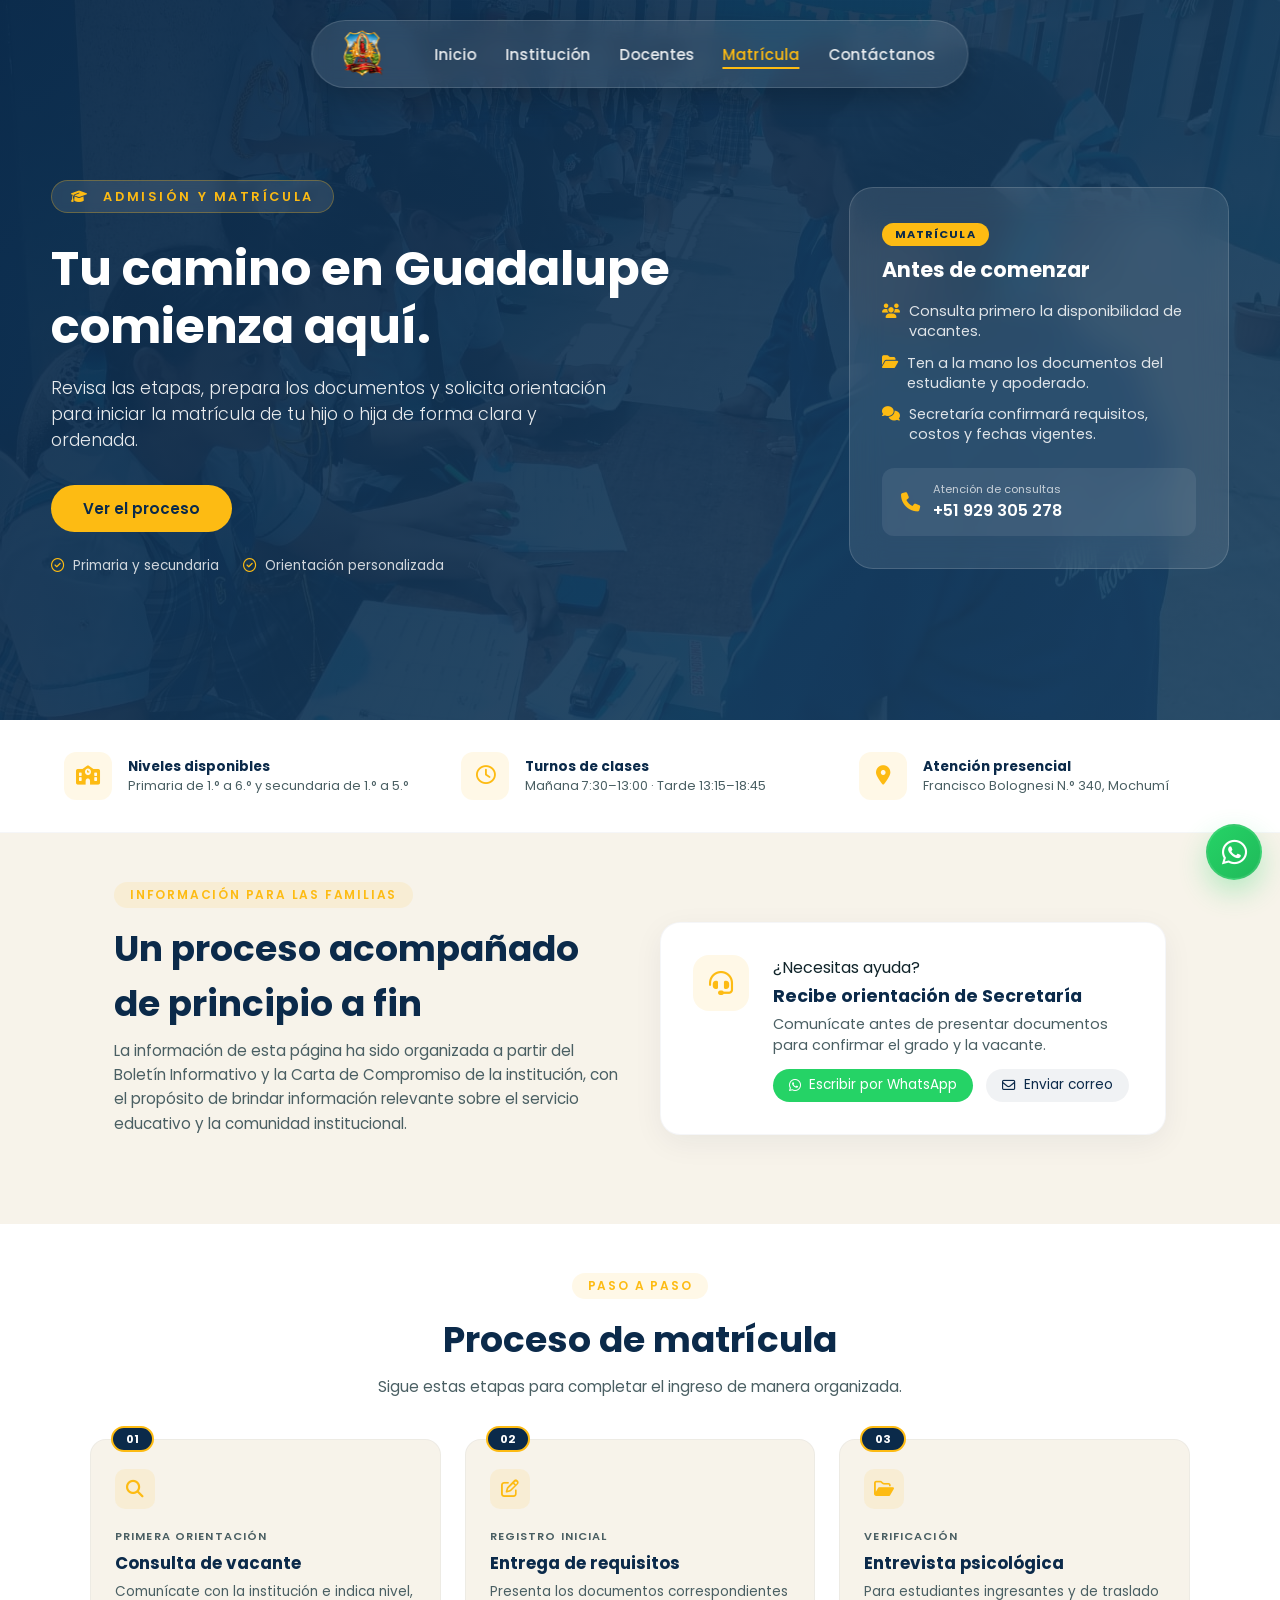
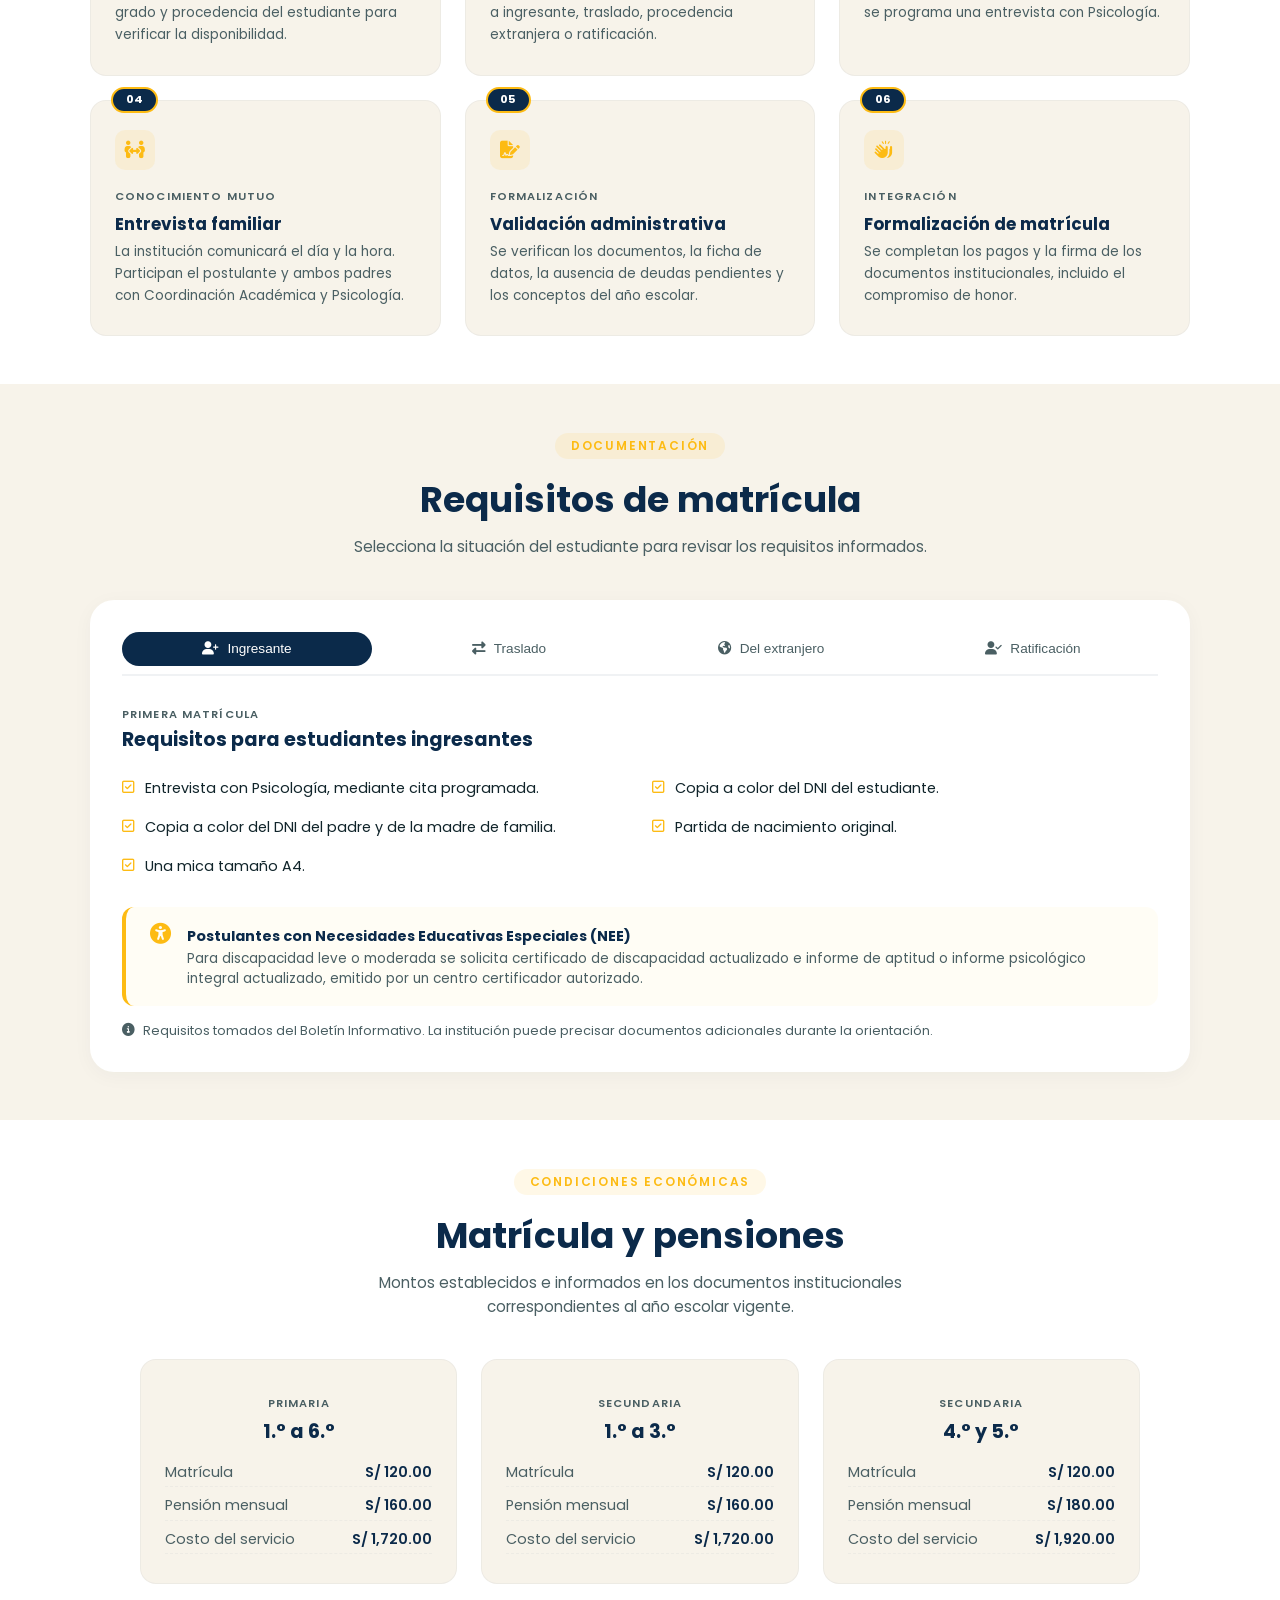
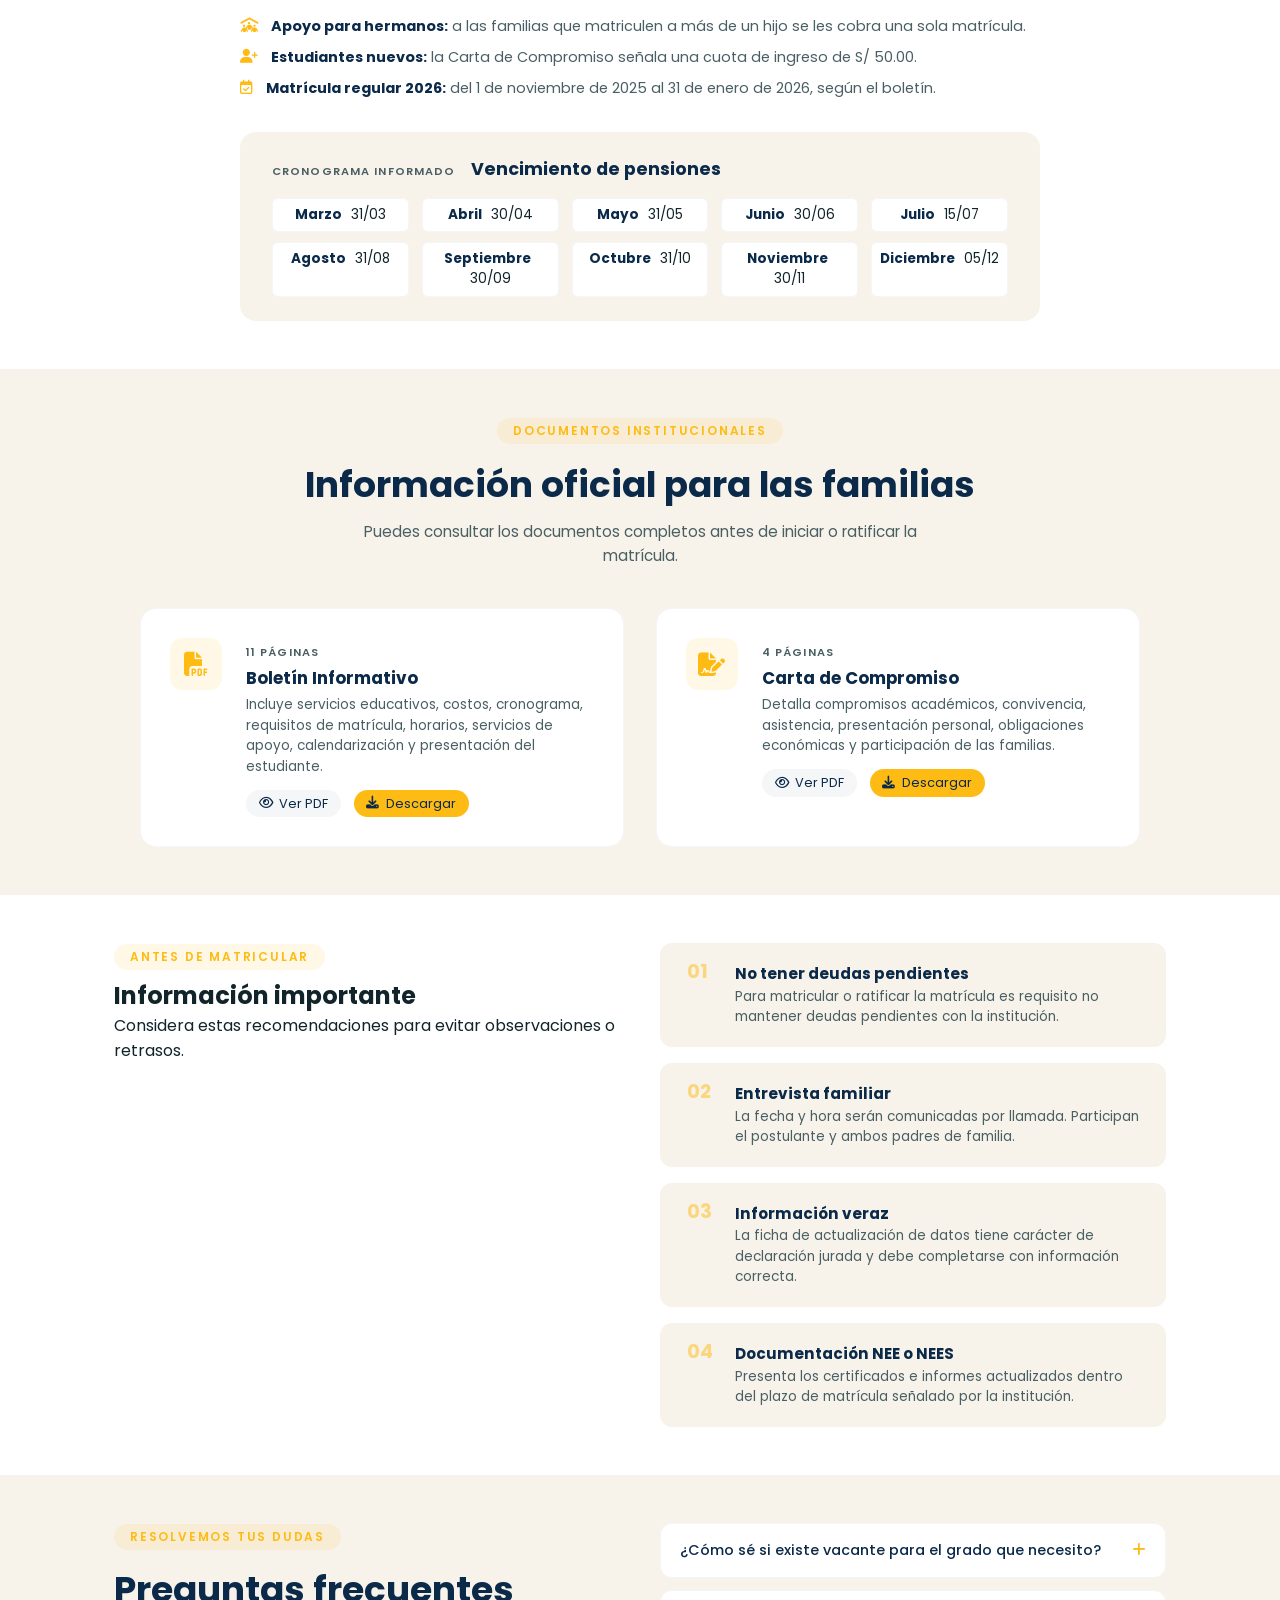
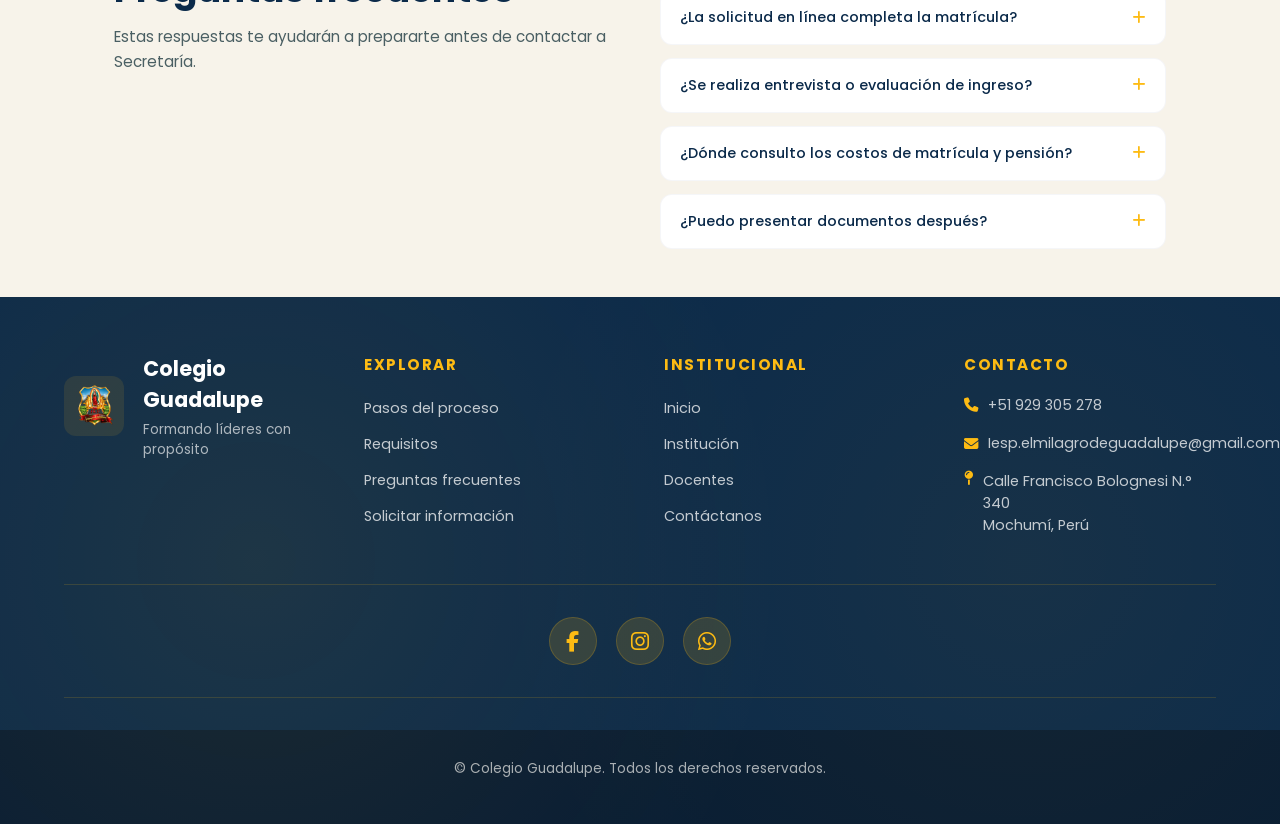
==== commit 45dcbbe8: "Corregir ruta del archivo de matrícula" ====
--- a/PAGINAS/Matricula.html
+++ b/PAGINAS/Matricula.html
@@ -19,7 +19,7 @@
         integrity="sha512-DTOQO9RWCH3ppGqcWaEA1BIZOC6xxalwEsw9c2QQeAIftl+Vegovlnee1c9QX4TctnWMn13TZye+giMm8e2LwA=="
         referrerpolicy="no-referrer" rel="stylesheet" />
     <link href="../IMG COLE/logo1.png" rel="icon" type="image/png" />
-    <script defer src="../Animaciones/Es_Matricula.js"></script>
+    <script defer src="../Animaciones/Es_matricula.js"></script>
 </head>
 
 <body>
